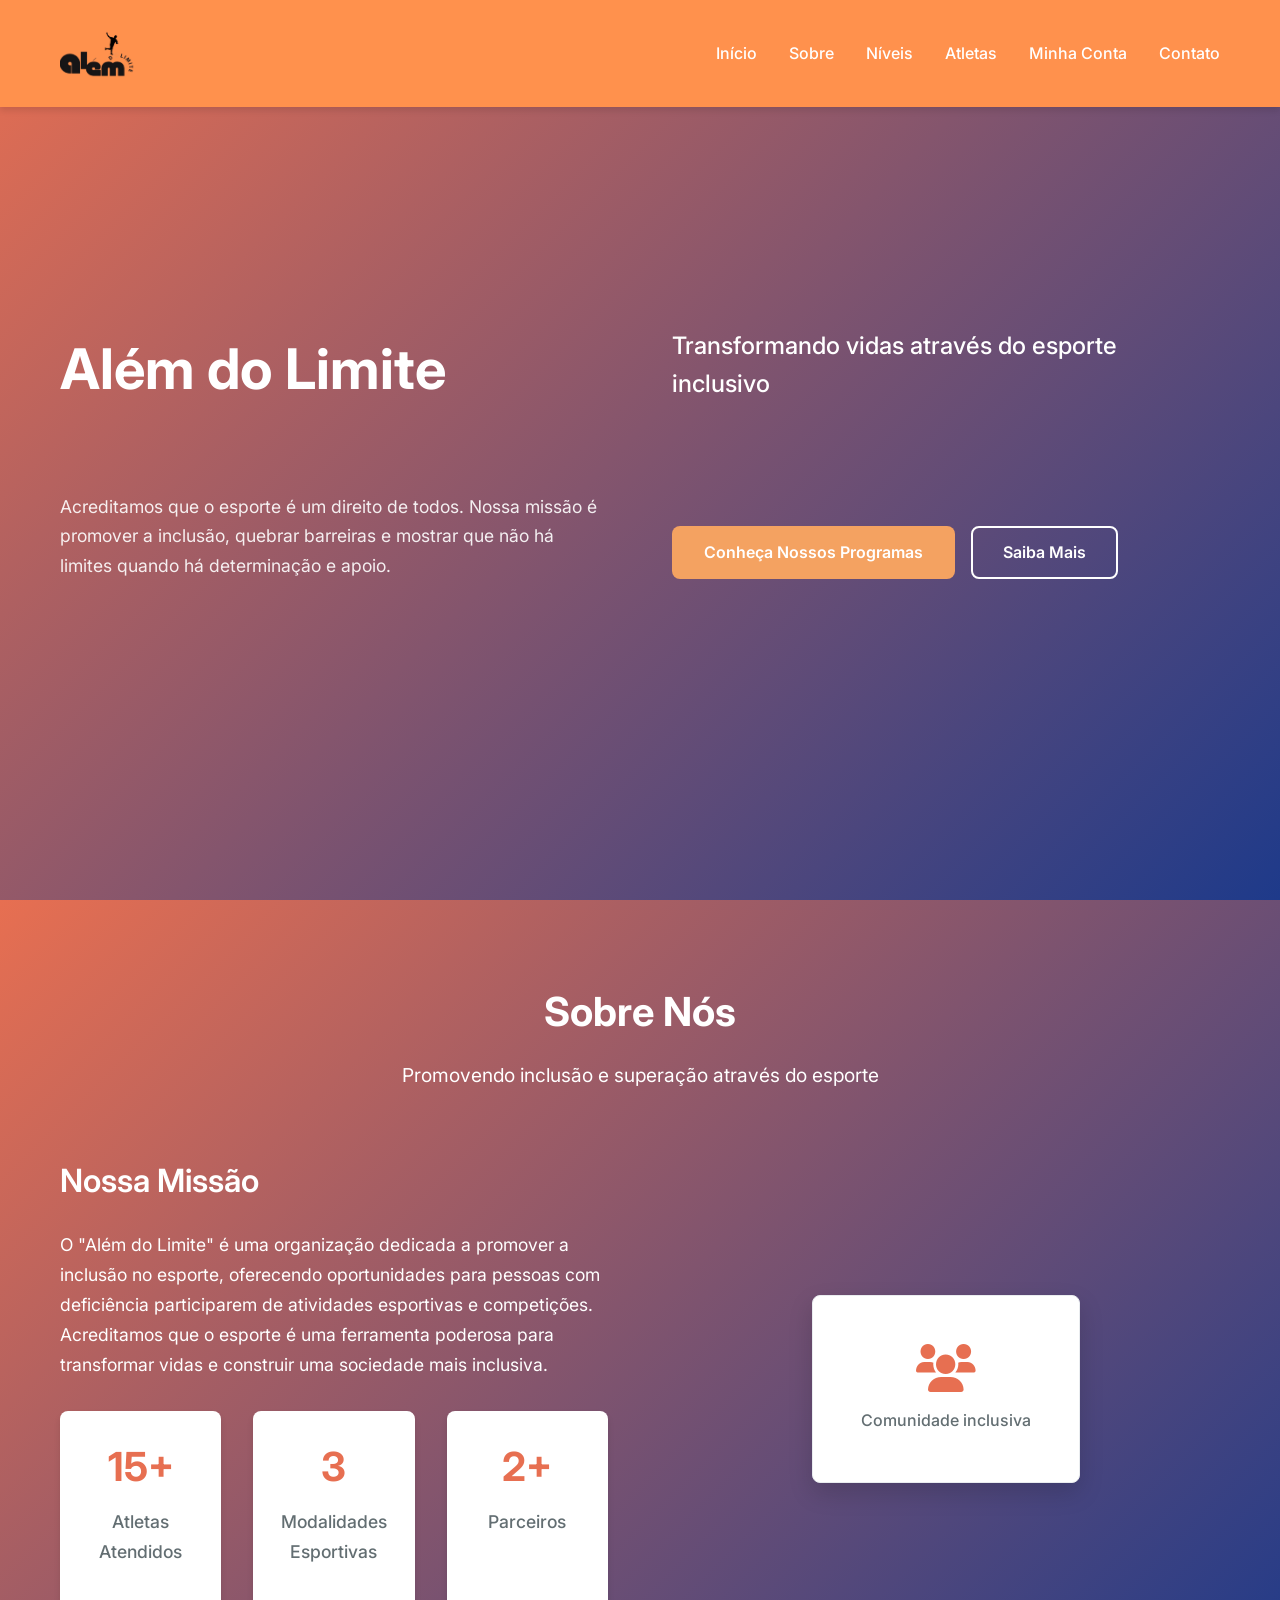
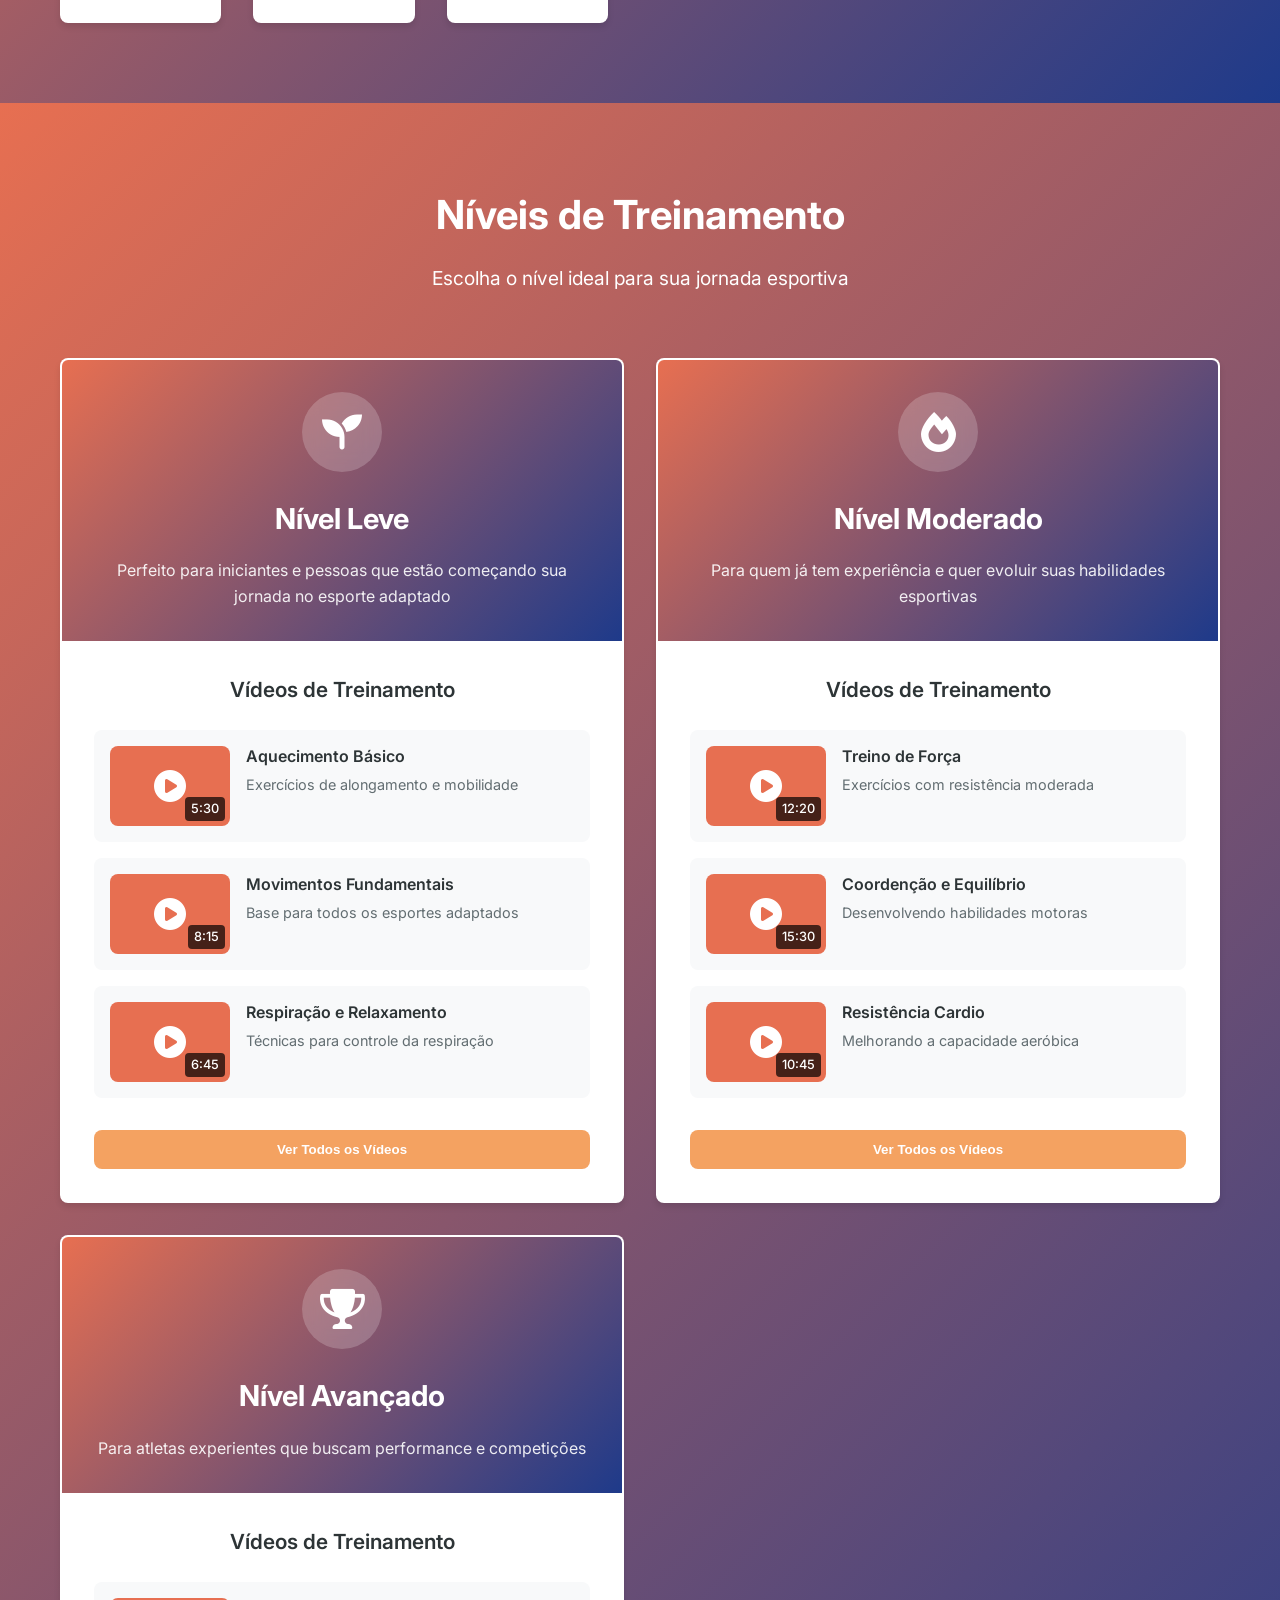
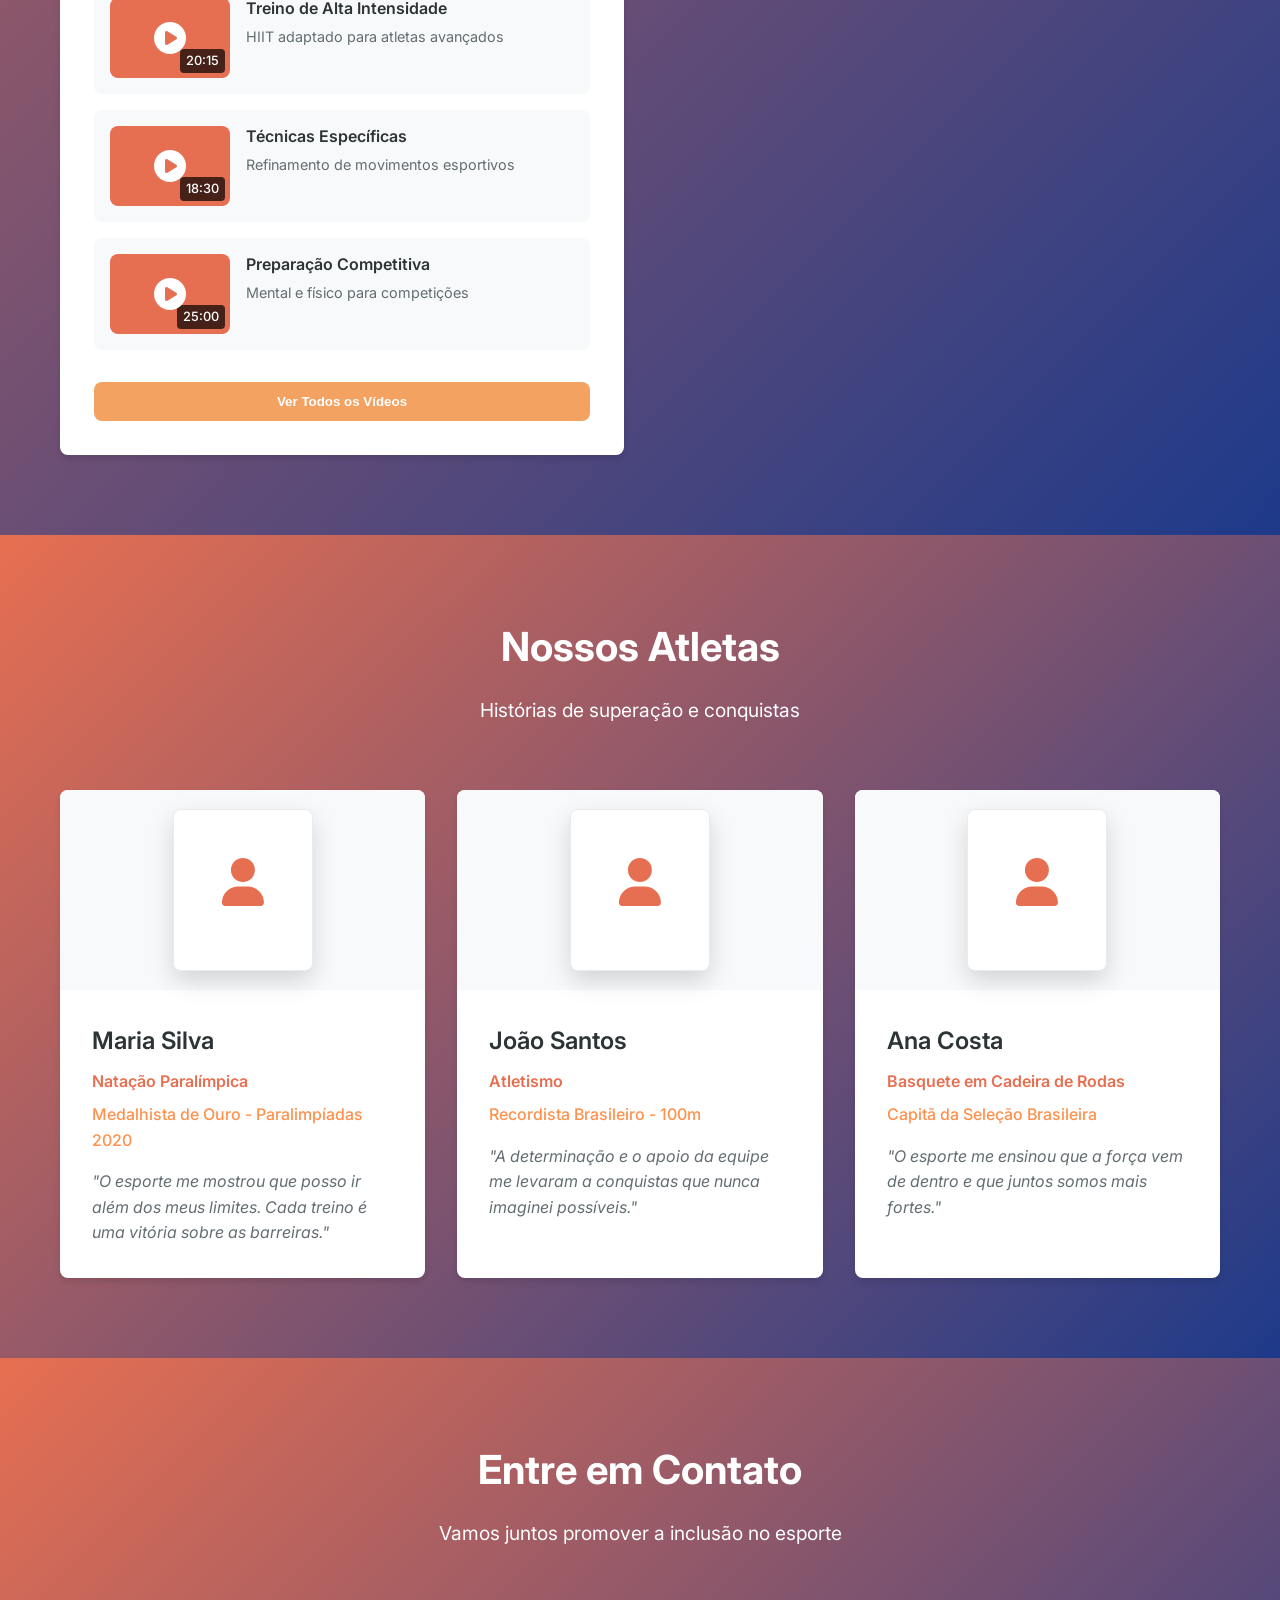
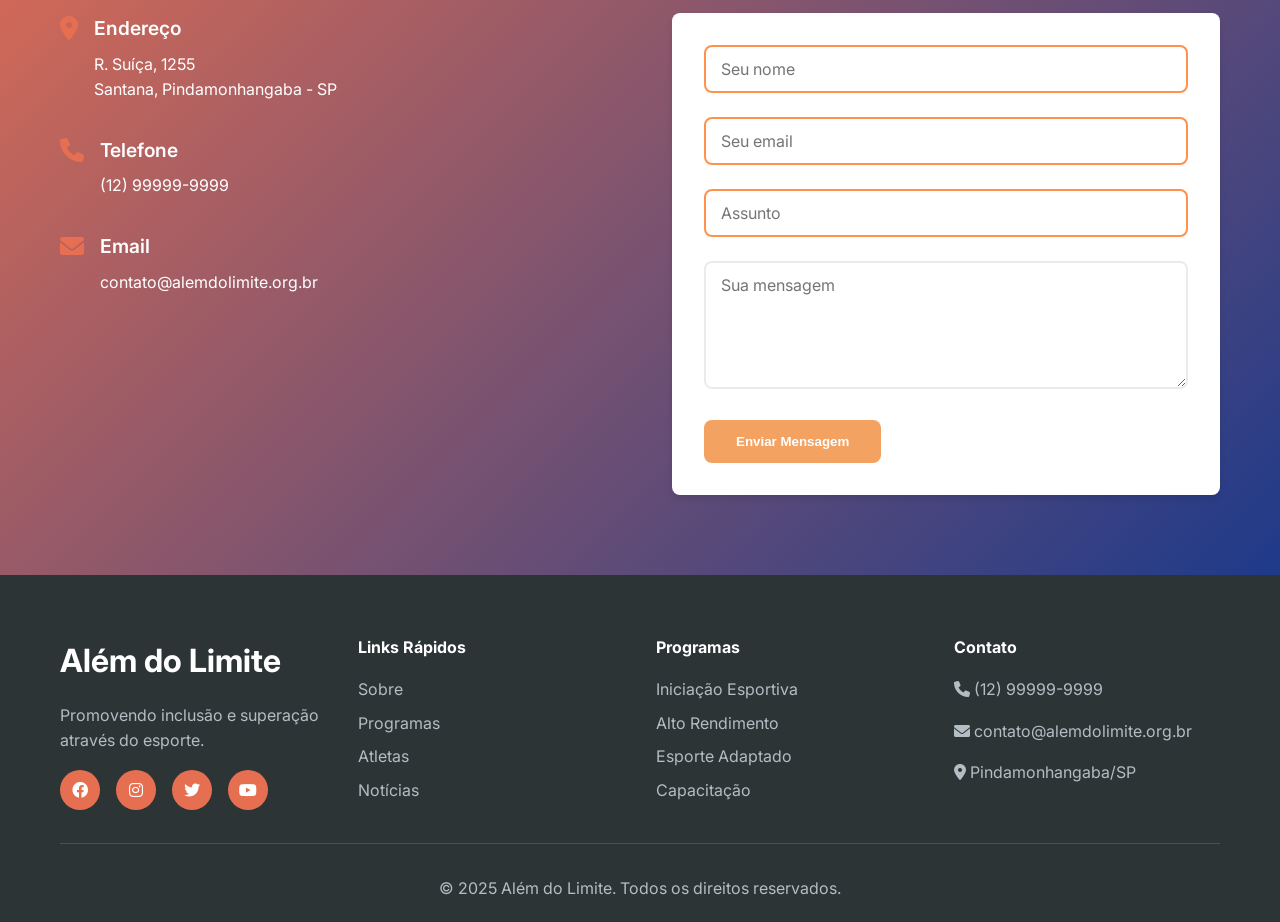
==== index.html @ 24692c2e "atualização files" ====
<!DOCTYPE html>
<html lang="pt-BR">
<head>
    <meta charset="UTF-8">
    <meta name="viewport" content="width=device-width, initial-scale=1.0">
    <title>Além do Limite - Inclusão no Esporte</title>
    <link rel="stylesheet" href="css/style.css">
    <link href="https://fonts.googleapis.com/css2?family=Inter:wght@300;400;500;600;700&display=swap" rel="stylesheet">
    <link rel="stylesheet" href="https://cdnjs.cloudflare.com/ajax/libs/font-awesome/6.0.0/css/all.min.css">
</head>
<body>
    <!-- Header -->
    <header class="header">
        <nav class="navbar">
            <div class="nav-container">
                <div class="nav-logo">
                    <img src="img/orange two.png" alt="Além do Limite - Inclusão no Esporte" class="logo-img">
                   
                </div>
                <ul class="nav-menu">
                    <li><a href="#home">Início</a></li>
                    <li><a href="#about">Sobre</a></li>
                    <li><a href="#categories">Níveis</a></li>
                    <li><a href="#athletes">Atletas</a></li>
                    <li><a href="minhaconta.html">Minha Conta</a></li>
                    <li><a href="#contact">Contato</a></li>
                </ul>
                <div class="hamburger">
                    <span></span>
                    <span></span>
                    <span></span>
                </div>
            </div>
        </nav>
    </header>
     
   <!-- Hero Section -->
    <section id="home" class="hero">
        <div class="hero-content">
            <h1>Além do Limite</h1>
            <p class="hero-subtitle" style="color: white;">Transformando vidas através do esporte inclusivo</p>
            <p class="hero-description">
                Acreditamos que o esporte é um direito de todos. Nossa missão é promover a inclusão, 
                quebrar barreiras e mostrar que não há limites quando há determinação e apoio.
            </p>
            <div class="hero-buttons">
                <a href="#programs" class="btn btn-primary">Conheça Nossos Programas</a>
                <a href="#about" class="btn btn-secondary">Saiba Mais</a>
            </div>
        </div>
        </section>



    <!-- About Section -->
    <section id="about" class="about">
        <div class="container">
            <div class="section-header">
                <h2 style="color: white;">Sobre Nós</h2>
                <p style="color: white;">Promovendo inclusão e superação através do esporte</p>
            </div>
            <div class="about-content">
                <div class="about-text">
                    <h3 style="color: white;">Nossa Missão</h3>
                    <p style="color: white;">
                        O "Além do Limite" é uma organização dedicada a promover a inclusão no esporte, 
                        oferecendo oportunidades para pessoas com deficiência participarem de atividades 
                        esportivas e competições. Acreditamos que o esporte é uma ferramenta poderosa 
                        para transformar vidas e construir uma sociedade mais inclusiva.
                    </p>
                    <div class="stats">
                        <div class="stat">
                            <h4>15+</h4>
                            <p>Atletas Atendidos</p>
                        </div>
                        <div class="stat">
                            <h4>3</h4>
                            <p>Modalidades Esportivas</p>
                        </div>
                        <div class="stat">
                            <h4>2+</h4>
                            <p>Parceiros</p>
                        </div>
                    </div>
                </div>
                <div class="about-image">
                    <div class="image-placeholder">
                        <i class="fas fa-users"></i>
                        <p>Comunidade inclusiva</p>
                    </div>
                </div>
            </div>
        </div>
    </section>

    <!-- Categories Section -->
    <section id="categories" class="categories">
        <div class="container">
            <div class="section-header">
                <h2 style="color: white;">Níveis de Treinamento</h2>
                <p style="color: white;">Escolha o nível ideal para sua jornada esportiva</p>
            </div>
            <div class="categories-grid">
                <!-- Nível Leve -->
                <div class="category-card">
                    <div class="category-header">
                        <div class="category-icon">
                            <i class="fas fa-seedling"></i>
                        </div>
                        <h3>Nível Leve</h3>
                        <p class="category-description">
                            Perfeito para iniciantes e pessoas que estão começando sua jornada no esporte adaptado
                        </p>
                    </div>
                    <div class="videos-container">
                        <h4>Vídeos de Treinamento</h4>
                        <div class="videos-grid">
                            <div class="video-item">
                                <div class="video-thumbnail">
                                    <i class="fas fa-play-circle"></i>
                                    <div class="video-overlay">
                                        <span class="video-duration">5:30</span>
                                    </div>
                                </div>
                                <div class="video-info">
                                    <h5>Aquecimento Básico</h5>
                                    <p>Exercícios de alongamento e mobilidade</p>
                                </div>
                            </div>
                            <div class="video-item">
                                <div class="video-thumbnail">
                                    <i class="fas fa-play-circle"></i>
                                    <div class="video-overlay">
                                        <span class="video-duration">8:15</span>
                                    </div>
                                </div>
                                <div class="video-info">
                                    <h5>Movimentos Fundamentais</h5>
                                    <p>Base para todos os esportes adaptados</p>
                                </div>
                            </div>
                            <div class="video-item">
                                <div class="video-thumbnail">
                                    <i class="fas fa-play-circle"></i>
                                    <div class="video-overlay">
                                        <span class="video-duration">6:45</span>
                                    </div>
                                </div>
                                <div class="video-info">
                                    <h5>Respiração e Relaxamento</h5>
                                    <p>Técnicas para controle da respiração</p>
                                </div>
                            </div>
                        </div>
                        <button class="btn btn-category">Ver Todos os Vídeos</button>
                    </div>
                </div>

                <!-- Nível Moderado -->
                <div class="category-card">
                    <div class="category-header">
                        <div class="category-icon">
                            <i class="fas fa-fire"></i>
                        </div>
                        <h3>Nível Moderado</h3>
                        <p class="category-description">
                            Para quem já tem experiência e quer evoluir suas habilidades esportivas
                        </p>
                    </div>
                    <div class="videos-container">
                        <h4>Vídeos de Treinamento</h4>
                        <div class="videos-grid">
                            <div class="video-item">
                                <div class="video-thumbnail">
                                    <i class="fas fa-play-circle"></i>
                                    <div class="video-overlay">
                                        <span class="video-duration">12:20</span>
                                    </div>
                                </div>
                                <div class="video-info">
                                    <h5>Treino de Força</h5>
                                    <p>Exercícios com resistência moderada</p>
                                </div>
                            </div>
                            <div class="video-item">
                                <div class="video-thumbnail">
                                    <i class="fas fa-play-circle"></i>
                                    <div class="video-overlay">
                                        <span class="video-duration">15:30</span>
                                    </div>
                                </div>
                                <div class="video-info">
                                    <h5>Coordenção e Equilíbrio</h5>
                                    <p>Desenvolvendo habilidades motoras</p>
                                </div>
                            </div>
                            <div class="video-item">
                                <div class="video-thumbnail">
                                    <i class="fas fa-play-circle"></i>
                                    <div class="video-overlay">
                                        <span class="video-duration">10:45</span>
                                    </div>
                                </div>
                                <div class="video-info">
                                    <h5>Resistência Cardio</h5>
                                    <p>Melhorando a capacidade aeróbica</p>
                                </div>
                            </div>
                        </div>
                        <button class="btn btn-category">Ver Todos os Vídeos</button>
                    </div>
                </div>

                <!-- Nível Avançado -->
                <div class="category-card">
                    <div class="category-header">
                        <div class="category-icon">
                            <i class="fas fa-trophy"></i>
                        </div>
                        <h3>Nível Avançado</h3>
                        <p class="category-description">
                            Para atletas experientes que buscam performance e competições
                        </p>
                    </div>
                    <div class="videos-container">
                        <h4>Vídeos de Treinamento</h4>
                        <div class="videos-grid">
                            <div class="video-item">
                                <div class="video-thumbnail">
                                    <i class="fas fa-play-circle"></i>
                                    <div class="video-overlay">
                                        <span class="video-duration">20:15</span>
                                    </div>
                                </div>
                                <div class="video-info">
                                    <h5>Treino de Alta Intensidade</h5>
                                    <p>HIIT adaptado para atletas avançados</p>
                                </div>
                            </div>
                            <div class="video-item">
                                <div class="video-thumbnail">
                                    <i class="fas fa-play-circle"></i>
                                    <div class="video-overlay">
                                        <span class="video-duration">18:30</span>
                                    </div>
                                </div>
                                <div class="video-info">
                                    <h5>Técnicas Específicas</h5>
                                    <p>Refinamento de movimentos esportivos</p>
                                </div>
                            </div>
                            <div class="video-item">
                                <div class="video-thumbnail">
                                    <i class="fas fa-play-circle"></i>
                                    <div class="video-overlay">
                                        <span class="video-duration">25:00</span>
                                    </div>
                                </div>
                                <div class="video-info">
                                    <h5>Preparação Competitiva</h5>
                                    <p>Mental e físico para competições</p>
                                </div>
                            </div>
                        </div>
                        <button class="btn btn-category">Ver Todos os Vídeos</button>
                    </div>
                </div>
            </div>
        </div>
    </section>

    <!-- Athletes Section -->
    <section id="athletes" class="athletes">
        <div class="container">
            <div class="section-header">
                <h2 style="color: white;">Nossos Atletas</h2>
                <p style="color: white;">Histórias de superação e conquistas</p>
            </div>
            <div class="athletes-grid">
                <div class="athlete-card">
                    <div class="athlete-image">
                        <div class="image-placeholder">
                            <i class="fas fa-user"></i>
                        </div>
                    </div>
                    <div class="athlete-info">
                        <h3>Maria Silva</h3>
                        <p class="sport">Natação Paralímpica</p>
                        <p class="achievement">Medalhista de Ouro - Paralimpíadas 2020</p>
                        <p class="story">
                            "O esporte me mostrou que posso ir além dos meus limites. 
                            Cada treino é uma vitória sobre as barreiras."
                        </p>
                    </div>
                </div>
                <div class="athlete-card">
                    <div class="athlete-image">
                        <div class="image-placeholder">
                            <i class="fas fa-user"></i>
                        </div>
                    </div>
                    <div class="athlete-info">
                        <h3>João Santos</h3>
                        <p class="sport">Atletismo</p>
                        <p class="achievement">Recordista Brasileiro - 100m</p>
                        <p class="story">
                            "A determinação e o apoio da equipe me levaram a conquistas 
                            que nunca imaginei possíveis."
                        </p>
                    </div>
                </div>
                <div class="athlete-card">
                    <div class="athlete-image">
                        <div class="image-placeholder">
                            <i class="fas fa-user"></i>
                        </div>
                    </div>
                    <div class="athlete-info">
                        <h3>Ana Costa</h3>
                        <p class="sport">Basquete em Cadeira de Rodas</p>
                        <p class="achievement">Capitã da Seleção Brasileira</p>
                        <p class="story">
                            "O esporte me ensinou que a força vem de dentro e que 
                            juntos somos mais fortes."
                        </p>
                    </div>
                </div>
            </div>
        </div>
    </section>
<!-- Contact Section -->
    <section id="contact" class="contact">
        <div class="container">
            <div class="section-header">
                <h2 style="color: white;">Entre em Contato</h2>
                <p style="color: white;">Vamos juntos promover a inclusão no esporte</p>
            </div>
            <div class="contact-content">
                <div class="contact-info">
                    <div class="contact-item">
                        <i class="fas fa-map-marker-alt"></i>
                        <div>
                            <h4 style="color: white;">Endereço</h4>
                            <p style="color: white;">R. Suíça, 1255<br>Santana, Pindamonhangaba - SP</p>
                        </div>
                    </div>
                    <div class="contact-item">
                        <i class="fas fa-phone"></i>
                        <div>
                            <h4 style="color: white;">Telefone</h4>
                            <p style="color: white;">(12) 99999-9999</p>
                        </div>
                    </div>
                    <div class="contact-item">
                        <i class="fas fa-envelope"></i>
                        <div>
                            <h4 style="color: white;">Email</h4>
                            <p style="color: white;">contato@alemdolimite.org.br</p>
                        </div>
                    </div>
                </div>
                <form class="contact-form">
                    <div class="form-group">
                        <input type="text" placeholder="Seu nome" required>
                    </div>
                    <div class="form-group">
                        <input type="email" placeholder="Seu email" required>
                    </div>
                    <div class="form-group">
                        <input type="text" placeholder="Assunto" required>
                    </div>
                    <div class="form-group">
                        <textarea placeholder="Sua mensagem" rows="5" required></textarea>
                    </div>
                    <button type="submit" class="btn btn-primary">Enviar Mensagem</button>
                </form>
            </div>
        </div>
    </section>

    <!-- Footer -->
    <footer class="footer">
        <div class="container">
            <div class="footer-content">
                <div class="footer-section">
                    <div class="footer-logo">
                        <h1>Além do Limite</h1>
                    </div>
                    <p>Promovendo inclusão e superação através do esporte.</p>
                    <div class="social-links">
                        <a href="#"><i class="fab fa-facebook"></i></a>
                        <a href="#"><i class="fab fa-instagram"></i></a>
                        <a href="#"><i class="fab fa-twitter"></i></a>
                        <a href="#"><i class="fab fa-youtube"></i></a>
                    </div>
                </div>
                <div class="footer-section">
                    <h4>Links Rápidos</h4>
                    <ul>
                        <li><a href="#about">Sobre</a></li>
                        <li><a href="#programs">Programas</a></li>
                        <li><a href="#athletes">Atletas</a></li>
                        <li><a href="#news">Notícias</a></li>
                    </ul>
                </div>
                <div class="footer-section">
                    <h4>Programas</h4>
                    <ul>
                        <li><a href="#">Iniciação Esportiva</a></li>
                        <li><a href="#">Alto Rendimento</a></li>
                        <li><a href="#">Esporte Adaptado</a></li>
                        <li><a href="#">Capacitação</a></li>
                    </ul>
                </div>
                <div class="footer-section">
                    <h4>Contato</h4>
                    <p><i class="fas fa-phone"></i> (12) 99999-9999</p>
                    <p><i class="fas fa-envelope"></i> contato@alemdolimite.org.br</p>
                    <p><i class="fas fa-map-marker-alt"></i> Pindamonhangaba/SP</p>
                </div>
            </div>
            <div class="footer-bottom">
                <p>&copy; 2025 Além do Limite. Todos os direitos reservados.</p>
            </div>
        </div>
    </footer>
    
        
    
</body>
</html>
---- css/style.css ----
/* Reset e Base */
* {
    margin: 0;
    padding: 0;
    box-sizing: border-box;
}

:root {
    --primary-color: #e76f51;
    --secondary-color: #f4a261;
    --accent-color: #ff914d;
    --text-dark: #2d3436;
    --text-light: #636e72;
    --bg-light: #f8f9fa;
    --white: #ffffff;
    --shadow: 0 4px 6px rgba(0, 0, 0, 0.1);
    --shadow-lg: 0 10px 25px rgba(0, 0, 0, 0.15);
    --border-radius: 8px;
    --transition: all 0.3s ease;
}

body {
    font-family: 'Inter', sans-serif;
    line-height: 1.6;   
    color: var(--text-dark);
    background: linear-gradient(135deg, var(--primary-color) 0%, #1e3a8a 100%);
}
body::-webkit-scrollbar {
    width: 8px;
}

body::-webkit-scrollbar-track {
    background: #222; /* cor da trilha */
}

body::-webkit-scrollbar-thumb {
    background-color: #555; /* cor da barra */
    border-radius: 10px; /* borda arredondada */
    border: 2px solid #222; /* espaço ao redor */
}



.container {
    max-width: 1200px;
    margin: 0 auto;
    padding: 0 20px;
}

/* Header */
.header {
    background: var(--accent-color);
    box-shadow: var(--shadow);
    position: fixed;
    top: 0;
    width: 100%;
    z-index: 1000;
}

.navbar {
    padding: 1rem 0;
}

.nav-container {
    max-width: 1200px;
    margin: 0 auto;
    padding: 0 20px;
    display: flex;
    justify-content: space-between;
    align-items: center;
}

.nav-logo {
    display: flex;
    align-items: center;
    gap: 1rem;
}

.logo-img {
    height: 75px;
    width: auto;
    transition: var(--transition);
}

.logo-img:hover {
    transform: scale(1.05);
}

.logo-text h1 {
    color: var(--primary-color);
    font-size: 1.8rem;
    font-weight: 700;
    margin-bottom: 0.2rem;
}

.logo-text span {
    color: var(--text-light);
    font-size: 0.9rem;
    font-weight: 400;
}

.nav-menu {
    display: flex;
    list-style: none;
    gap: 2rem;
}

.nav-menu a {
    text-decoration: none;
    color: var(--white);
    font-weight: 500;
    transition: var(--transition);
    position: relative;
}

.nav-menu a:hover {
    color: var(--primary-color);
}

.nav-menu a::after {
    content: '';
    position: absolute;
    bottom: -5px;
    left: 0;
    width: 0;
    height: 2px;
    background: var(--primary-color);
    transition: var(--transition);
}

.nav-menu a:hover::after {
    width: 100%;
}

.hamburger {
    display: none;
    flex-direction: column;
    cursor: pointer;
}

.hamburger span {
    width: 25px;
    height: 3px;
    background: var(--text-dark);
    margin: 3px 0;
    transition: var(--transition);
}

/* Hero Section */
.hero {
    background: linear-gradient(135deg, var(--primary-color) 0%, #1e3a8a 100%);
    color: var(--white);
    padding: 120px 0 80px;
    display: flex;
    align-items: center;
    min-height: 100vh;
}

.hero-content {
    max-width: 1200px;
    margin: 0 auto;
    padding: 0 20px;
    display: grid;
    grid-template-columns: 1fr 1fr;
    gap: 4rem;
    align-items: center;
}

.hero h1 {
    font-size: 3.5rem;
    font-weight: 700;
    margin-bottom: 1rem;
    line-height: 1.2;
}

.hero-subtitle {
    font-size: 1.5rem;
    font-weight: 500;
    margin-bottom: 1.5rem;
    color: var(--secondary-color);
}

.hero-description {
    font-size: 1.1rem;
    margin-bottom: 2rem;
    opacity: 0.9;
    line-height: 1.7;
}

.hero-buttons {
    display: flex;
    gap: 1rem;
    flex-wrap: wrap;
}

.btn {
    padding: 12px 30px;
    border-radius: var(--border-radius);
    text-decoration: none;
    font-weight: 600;
    transition: var(--transition);
    display: inline-block;
    border: 2px solid transparent;
}

.btn-primary {
    background: var(--secondary-color);
    color: var(--white);
}

.btn-primary:hover {
    background: transparent;
    border-color: var(--primary-color);
    transform: translateY(-2px);
}

.btn-secondary {
    background: transparent;
    color: var(--white);
    border-color: var(--white);
}

.btn-secondary:hover {
    background: var(--white);
    color: var(--primary-color);
    transform: translateY(-2px);
}

.hero-image {
    display: flex;
    justify-content: center;
    align-items: center;
}

.hero-placeholder {
    background: rgba(255, 255, 255, 0.1);
    border-radius: var(--border-radius);
    padding: 3rem;
    text-align: center;
    backdrop-filter: blur(10px);
    border: 1px solid rgba(255, 255, 255, 0.2);
}

.hero-placeholder i {
    font-size: 4rem;
    margin-bottom: 1rem;
    color: var(--secondary-color);
}

.hero-placeholder p {
    font-size: 1.2rem;
    font-weight: 500;
}

/* Section Headers */
.section-header {
    text-align: center;
    margin-bottom: 4rem;
    
}

.section-header h2 {
    font-size: 2.5rem;
    font-weight: 700;
    color: var(--text-dark);
    margin-bottom: 1rem;
}

.section-header p {
    font-size: 1.2rem;
    color: var(--text-light);
    max-width: 600px;
    margin: 0 auto;
}

/* About Section */
.about {
    padding: 80px 0;
    background: linear-gradient(135deg, var(--primary-color) 0%, #1e3a8a 100%);
}

.about-content {
    display: grid;
    grid-template-columns: 1fr 1fr;
    gap: 4rem;
    align-items: center;
}

.about-text h3 {
    font-size: 2rem;
    font-weight: 600;
    color: var(--primary-color);
    margin-bottom: 1.5rem;
}

.about-text p {
    font-size: 1.1rem;
    color: var(--text-light);
    margin-bottom: 2rem;
    line-height: 1.7;
}

.stats {
    display: grid;
    grid-template-columns: repeat(3, 1fr);
    gap: 2rem;
    margin-top: 2rem;
}

.stat {
    text-align: center;
    padding: 1.5rem;
    background: var(--white);
    border-radius: var(--border-radius);
    box-shadow: var(--shadow);
}

.stat h4 {
    font-size: 2.5rem;
    font-weight: 700;
    color: var(--primary-color);
    margin-bottom: 0.5rem;
}

.stat p {
    color: var(--text-light);
    font-weight: 500;
}

.about-image {
    display: flex;
    justify-content: center;
    align-items: center;
}

.image-placeholder {
    background: var(--white);
    border-radius: var(--border-radius);
    padding: 3rem;
    text-align: center;
    box-shadow: var(--shadow-lg);
    border: 1px solid #e9ecef;
}

.image-placeholder i {
    font-size: 3rem;
    color: var(--primary-color);
    margin-bottom: 1rem;
}

.image-placeholder p {
    color: var(--text-light);
    font-weight: 500;
}

/* Categories Section */
.categories {
    padding: 80px 0;
    background: linear-gradient(135deg, var(--primary-color) 0%, #1e3a8a 100%);
}

.categories-grid {
    display: grid;
    grid-template-columns: repeat(auto-fit, minmax(400px, 1fr));
    gap: 2rem;
    margin-top: 3rem;
}

.category-card {
    background: var(--white);
    border-radius: var(--border-radius);
    box-shadow: var(--shadow);
    overflow: hidden;
    transition: var(--transition);
    border: 2px solid transparent;
}

.category-card:hover {
    transform: translateY(-5px);
    box-shadow: var(--shadow-lg);
    border-color: var(--primary-color);
}

.category-header {
    padding: 2rem;
    text-align: center;
    background: linear-gradient(135deg, var(--primary-color) 0%, #1e3a8a 100%);
    color: var(--white);
}

.category-icon {
    width: 80px;
    height: 80px;
    background: rgba(255, 255, 255, 0.2);
    border-radius: 50%;
    display: flex;
    align-items: center;
    justify-content: center;
    margin: 0 auto 1.5rem;
    backdrop-filter: blur(10px);
}

.category-icon i {
    font-size: 2.5rem;
    color: var(--white);
}

.category-header h3 {
    font-size: 1.8rem;
    font-weight: 700;
    margin-bottom: 1rem;
}

.category-description {
    font-size: 1rem;
    opacity: 0.9;
    line-height: 1.6;
}

.videos-container {
    padding: 2rem;
}

.videos-container h4 {
    font-size: 1.3rem;
    font-weight: 600;
    color: var(--text-dark);
    margin-bottom: 1.5rem;
    text-align: center;
}

.videos-grid {
    display: grid;
    gap: 1rem;
    margin-bottom: 2rem;
}

.video-item {
    display: flex;
    gap: 1rem;
    padding: 1rem;
    background: var(--bg-light);
    border-radius: var(--border-radius);
    transition: var(--transition);
    cursor: pointer;
}

.video-item:hover {
    background: #e9ecef;
    transform: translateX(5px);
}

.video-thumbnail {
    position: relative;
    width: 120px;
    height: 80px;
    background: var(--primary-color);
    border-radius: var(--border-radius);
    display: flex;
    align-items: center;
    justify-content: center;
    flex-shrink: 0;
    overflow: hidden;
}

.video-thumbnail i {
    font-size: 2rem;
    color: var(--white);
    z-index: 2;
}

.video-overlay {
    position: absolute;
    bottom: 5px;
    right: 5px;
    background: rgba(0, 0, 0, 0.7);
    color: var(--white);
    padding: 2px 6px;
    border-radius: 4px;
    font-size: 0.8rem;
    font-weight: 500;
}

.video-info {
    flex: 1;
}

.video-info h5 {
    font-size: 1rem;
    font-weight: 600;
    color: var(--text-dark);
    margin-bottom: 0.5rem;
    line-height: 1.3;
}

.video-info p {
    font-size: 0.9rem;
    color: var(--text-light);
    line-height: 1.4;
}

.btn-category {
    width: 100%;
    background: var(--secondary-color);
    color: var(--white);
    border: none;
    padding: 12px 20px;
    border-radius: var(--border-radius);
    font-weight: 600;
    cursor: pointer;
    transition: var(--transition);
}

.btn-category:hover {
    background: var(--accent-color);
    transform: translateY(-2px);
}

/* Athletes Section */
.athletes {
    padding: 80px 0;
    background: linear-gradient(135deg, var(--primary-color) 0%, #1e3a8a 100%);
}

.athletes-grid {
    display: grid;
    grid-template-columns: repeat(auto-fit, minmax(350px, 1fr));
    gap: 2rem;
}

.athlete-card {
    background: var(--white);
    border-radius: var(--border-radius);
    box-shadow: var(--shadow);
    overflow: hidden;
    transition: var(--transition);
}

.athlete-card:hover {
    transform: translateY(-5px);
    box-shadow: var(--shadow-lg);
}

.athlete-image {
    height: 200px;
    background: var(--bg-light);
    display: flex;
    align-items: center;
    justify-content: center;
}

.athlete-info {
    padding: 2rem;
}

.athlete-info h3 {
    font-size: 1.5rem;
    font-weight: 600;
    color: var(--text-dark);
    margin-bottom: 0.5rem;
}

.sport {
    color: var(--primary-color);
    font-weight: 600;
    margin-bottom: 0.5rem;
}

.achievement {
    color: var(--accent-color);
    font-weight: 500;
    margin-bottom: 1rem;
}

.story {
    color: var(--text-light);
    font-style: italic;
    line-height: 1.6;
}

/* Programs Section */
.programs {
    padding: 80px 0;
    background: var(--bg-light);
}

.programs-grid {
    display: grid;
    grid-template-columns: repeat(auto-fit, minmax(300px, 1fr));
    gap: 2rem;
}

.program-card {
    background: var(--white);
    padding: 2.5rem;
    border-radius: var(--border-radius);
    box-shadow: var(--shadow);
    text-align: center;
    transition: var(--transition);
}

.program-card:hover {
    transform: translateY(-5px);
    box-shadow: var(--shadow-lg);
}

.program-icon {
    width: 80px;
    height: 80px;
    background: var(--primary-color);
    border-radius: 50%;
    display: flex;
    align-items: center;
    justify-content: center;
    margin: 0 auto 1.5rem;
}

.program-icon i {
    font-size: 2rem;
    color: var(--white);
}

.program-card h3 {
    font-size: 1.5rem;
    font-weight: 600;
    color: var(--text-dark);
    margin-bottom: 1rem;
}

.program-card p {
    color: var(--text-light);
    margin-bottom: 1.5rem;
    line-height: 1.6;
}

.program-card ul {
    list-style: none;
    text-align: left;
}

.program-card li {
    color: var(--text-light);
    margin-bottom: 0.5rem;
    position: relative;
    padding-left: 1.5rem;
}

.program-card li::before {
    content: '✓';
    position: absolute;
    left: 0;
    color: var(--secondary-color);
    font-weight: bold;
}

/* News Section */
.news {
    padding: 80px 0;
}

.news-grid {
    display: grid;
    grid-template-columns: repeat(auto-fit, minmax(350px, 1fr));
    gap: 2rem;
}

.news-card {
    background: var(--white);
    border-radius: var(--border-radius);
    box-shadow: var(--shadow);
    overflow: hidden;
    transition: var(--transition);
}

.news-card:hover {
    transform: translateY(-5px);
    box-shadow: var(--shadow-lg);
}

.news-image {
    height: 200px;
    background: var(--bg-light);
    display: flex;
    align-items: center;
    justify-content: center;
}

.news-content {
    padding: 2rem;
}

.news-date {
    color: var(--text-light);
    font-size: 0.9rem;
    font-weight: 500;
}

.news-content h3 {
    font-size: 1.3rem;
    font-weight: 600;
    color: var(--text-dark);
    margin: 0.5rem 0 1rem;
    line-height: 1.4;
}

.news-content p {
    color: var(--text-light);
    margin-bottom: 1rem;
    line-height: 1.6;
}

.read-more {
    color: var(--primary-color);
    text-decoration: none;
    font-weight: 600;
    transition: var(--transition);
}

.read-more:hover {
    color: var(--accent-color);
}

/* Signup Section */
.signup {
    padding: 80px 0;
    background: linear-gradient(135deg, var(--primary-color) 0%, #1e3a8a 100%);
    border-radius: 15px;
}

.signup-content {
    display: flexbox;
    grid-template-columns: 1fr 1fr;
    gap: 4rem;
    align-items: start;
}

.signup-info h3 {
    font-size: 2rem;
    font-weight: 600;
    color: var(--primary-color);
    margin-bottom: 2rem;
}

.benefits {
    display: flex;
    flex-direction: column;
    gap: 1.5rem;
}

.benefit-item {
    display: flex;
    align-items: flex-start;
    gap: 1rem;
    padding: 1.5rem;
    background: var(--bg-light);
    border-radius: var(--border-radius);
    transition: var(--transition);
}

.benefit-item:hover {
    background: #e9ecef;
    transform: translateX(5px);
}

.benefit-item i {
    font-size: 2rem;
    color: var(--primary-color);
    margin-top: 0.2rem;
    flex-shrink: 0;
}

.benefit-item h4 {
    font-size: 1.2rem;
    font-weight: 600;
    color: var(--text-dark);
    margin-bottom: 0.5rem;
}

.benefit-item p {
    color: var(--text-light);
    line-height: 1.6;
}

.signup-form {
    background: var(--white);
    padding: 2.5rem;
    border-radius: var(--border-radius);
    box-shadow: var(--shadow-lg);
    border: 1px solid #e9ecef;
}

.signup-form h3 {
    font-size: 1.5rem;
    font-weight: 600;
    color: var(--primary-color);
    margin-bottom: 1.5rem;
    padding-bottom: 0.5rem;
    border-bottom: 2px solid var(--primary-color);
}

.form-row {
    display: grid;
    grid-template-columns: 1fr 1fr;
    gap: 1rem;
    margin-bottom: 1.5rem;
}

.form-group {
    margin-bottom: 1.5rem;
}

.form-group label {
    display: block;
    font-weight: 600;
    color: var(--text-dark);
    margin-bottom: 0.5rem;
    font-size: 0.95rem;
}

.form-group input,
.form-group select,
.form-group textarea {
    width: 100%;
    padding: 12px 15px;
    border: 2px solid #e9ecef;
    border-radius: var(--border-radius);
    font-family: inherit;
    font-size: 1rem;
    transition: var(--transition);
    background: var(--white);
}

.form-group input:focus,
.form-group select:focus,
.form-group textarea:focus {
    outline: none;
    border-color: var(--primary-color);
    box-shadow: 0 0 0 3px rgba(44, 90, 160, 0.1);
}

.form-group input:invalid,
.form-group select:invalid {
    border-color: var(--accent-color);
}

.form-group textarea {
    resize: vertical;
    min-height: 100px;
}

.error-message {
    display: block;
    color: var(--accent-color);
    font-size: 0.85rem;
    margin-top: 0.3rem;
    min-height: 1.2rem;
}

.checkbox-group {
    margin-bottom: 1.5rem;
}

.checkbox-label {
    display: flex;
    align-items: flex-start;
    gap: 0.8rem;
    cursor: pointer;
    font-size: 0.95rem;
    line-height: 1.5;
    color: var(--text-dark);
}

.checkbox-label input[type="checkbox"] {
    width: auto;
    margin: 0;
    transform: scale(1.2);
}

.checkmark {
    position: relative;
    width: 20px;
    height: 20px;
    border: 2px solid #e9ecef;
    border-radius: 4px;
    flex-shrink: 0;
    margin-top: 0.1rem;
    transition: var(--transition);
}

.checkbox-label input[type="checkbox"]:checked + .checkmark {
    background: var(--primary-color);
    border-color: var(--primary-color);
}

.checkbox-label input[type="checkbox"]:checked + .checkmark::after {
    content: '✓';
    position: absolute;
    top: 50%;
    left: 50%;
    transform: translate(-50%, -50%);
    color: var(--white);
    font-size: 0.8rem;
    font-weight: bold;
}

.terms-link {
    color: var(--primary-color);
    text-decoration: none;
    font-weight: 600;
}

.terms-link:hover {
    text-decoration: underline;
}

.btn-signup {
    width: 100%;
    padding: 15px 30px;
    font-size: 1.1rem;
    font-weight: 600;
    display: flex;
    align-items: center;
    justify-content: center;
    gap: 0.5rem;
    margin-top: 1rem;
}

.btn-signup i {
    font-size: 1.2rem;
}

/* Contact Section */
.contact {
    padding: 80px 0;
    background: linear-gradient(135deg, var(--primary-color) 0%, #1e3a8a 100%);
}

.contact-content {
    display: grid;
    grid-template-columns: 1fr 1fr;
    gap: 4rem;
}

.contact-item {
    display: flex;
    align-items: flex-start;
    gap: 1rem;
    margin-bottom: 2rem;
}

.contact-item i {
    font-size: 1.5rem;
    color: var(--primary-color);
    margin-top: 0.2rem;
}

.contact-item h4 {
    font-size: 1.2rem;
    font-weight: 600;
    color: var(--text-dark);
    margin-bottom: 0.5rem;
}

.contact-item p {
    color: var(--text-light);
    line-height: 1.6;
}

.contact-form {
    background: var(--white);
    padding: 2rem;
    border-radius: var(--border-radius);
    box-shadow: var(--shadow);
}

.form-group {
    margin-bottom: 1.5rem;
}

.form-group input,
.form-group textarea {
    width: 100%;
    padding: 12px 15px;
    border: 2px solid #e9ecef;
    border-radius: var(--border-radius);
    font-family: inherit;
    font-size: 1rem;
    transition: var(--transition);
}

.form-group input:focus,
.form-group textarea:focus {
    outline: none;
    border-color: var(--primary-color);
}

.form-group textarea {
    resize: vertical;
    min-height: 120px;
}

/* Footer */
.footer {
    background: var(--text-dark);
    color: var(--white);
    padding: 60px 0 20px;
}

.footer-content {
    display: grid;
    grid-template-columns: repeat(auto-fit, minmax(250px, 1fr));
    gap: 2rem;
    margin-bottom: 2rem;
}

.footer-logo {
    margin-bottom: 1rem;
}

.footer-logo-img {
    height: 40px;
    width: auto;
    filter: brightness(0) invert(1);
    opacity: 0.9;
    transition: var(--transition);
}

.footer-logo-img:hover {
    opacity: 1;
    transform: scale(1.05);
}

.footer-section h3,
.footer-section h4 {
    margin-bottom: 1rem;
    color: var(--white);
}

.footer-section h3 {
    font-size: 1.5rem;
    color: var(--secondary-color);
}

.footer-section p {
    color: #b2bec3;
    line-height: 1.6;
    margin-bottom: 1rem;
}

.footer-section ul {
    list-style: none;
}

.footer-section ul li {
    margin-bottom: 0.5rem;
}

.footer-section ul li a {
    color: #b2bec3;
    text-decoration: none;
    transition: var(--transition);
}

.footer-section ul li a:hover {
    color: var(--secondary-color);
}

.social-links {
    display: flex;
    gap: 1rem;
    margin-top: 1rem;
}

.social-links a {
    width: 40px;
    height: 40px;
    background: var(--primary-color);
    border-radius: 50%;
    display: flex;
    align-items: center;
    justify-content: center;
    color: var(--white);
    text-decoration: none;
    transition: var(--transition);
}

.social-links a:hover {
    background: var(--secondary-color);
    transform: translateY(-2px);
}

.footer-bottom {
    border-top: 1px solid #495057;
    padding-top: 2rem;
    text-align: center;
    color: #b2bec3;
}

/* Responsive Design */
@media (max-width: 768px) {
    .hamburger {
        display: flex;
    }
    
    .nav-menu {
        position: fixed;
        left: -100%;
        top: 70px;
        flex-direction: column;
        background-color: var(--white);
        width: 100%;
        text-align: center;
        transition: 0.3s;
        box-shadow: var(--shadow);
        padding: 2rem 0;
    }
    
    .nav-menu.active {
        left: 0;
    }
    
    .nav-logo {
        gap: 0.5rem;
    }
    
    .logo-img {
        height: 40px;
    }
    
    .logo-text h1 {
        font-size: 1.5rem;
    }
    
    .logo-text span {
        font-size: 0.8rem;
    }
    
    .hero-content {
        grid-template-columns: 1fr;
        text-align: center;
        gap: 2rem;
    }
    
    .hero h1 {
        font-size: 2.5rem;
    }
    
    .hero-subtitle {
        font-size: 1.2rem;
    }
    
    .about-content {
        grid-template-columns: 1fr;
        gap: 2rem;
    }
    
    .stats {
        grid-template-columns: 1fr;
        gap: 1rem;
    }
    
    .contact-content {
        grid-template-columns: 1fr;
        gap: 2rem;
    }
    
    .signup-content {
        grid-template-columns: 1fr;
        gap: 2rem;
    }
    
    .form-row {
        grid-template-columns: 1fr;
        gap: 0;
    }
    
    .signup-form {
        padding: 2rem;
    }
    
    .categories-grid {
        grid-template-columns: 1fr;
        gap: 1.5rem;
    }
    
    .category-card {
        margin: 0 1rem;
    }
    
    .video-item {
        flex-direction: column;
        text-align: center;
    }
    
    .video-thumbnail {
        width: 100%;
        height: 120px;
        margin-bottom: 1rem;
    }
    
    .hero-buttons {
        justify-content: center;
    }
    
    .section-header h2 {
        font-size: 2rem;
    }
}

@media (max-width: 480px) {
    .container {
        padding: 0 15px;
    }
    
    .hero {
        padding: 100px 0 60px;
    }
    
    .hero h1 {
        font-size: 2rem;
    }
    
    .logo-img {
        height: 35px;
    }
    
    .logo-text h1 {
        font-size: 1.3rem;
    }
    
    .logo-text span {
        font-size: 0.7rem;
    }
    
    .btn {
        padding: 10px 20px;
        font-size: 0.9rem;
    }
    
    .athletes-grid,
    .programs-grid,
    .news-grid {
        grid-template-columns: 1fr;
    }
    
    .program-card,
    .contact-form,
    .signup-form {
        padding: 1.5rem;
    }
}

/* Accessibility */
@media (prefers-reduced-motion: reduce) {
    * {
        animation-duration: 0.01ms !important;
        animation-iteration-count: 1 !important;
        transition-duration: 0.01ms !important;
    }
}

/* Focus styles for accessibility */
.btn:focus,
.nav-menu a:focus,
input:focus,
textarea:focus {
    outline: 2px solid var(--primary-color);
    outline-offset: 2px;
}

/* High contrast mode support */
@media (prefers-contrast: high) {
    :root {
        --primary-color: #000080;
        --secondary-color: #ff8c00;
        --text-dark: #000000;
        --text-light: #333333;
    }
}
/* Pop-up*/
.modal {
  display: none;
  position: fixed;
  z-index: 9999;
  left: 0;
  top: 0;
  width: 100%;
  height: 100%;
  background-color: rgba(0,0,0,0.7);
  justify-content: center;
  align-items: center;
  animation: fadeIn 0.3s ease;
}

body {
    scrollbar-width: thin; /* ou 'none' para sumir */
    scrollbar-color: transparent transparent; /* cor do polegar e do track */
}

.modal-content {
  position: relative;
border-radius: 30px;
  padding: 30px;
  width: 100%;
  max-width: 900px;
  overflow-y: auto;
  max-height: 90vh;
  box-shadow: 0 0 20px rgba(0,0,0,0.5);
  background: linear-gradient(135deg, var(--primary-color) 0%, #1e3a8a 100%);
}

.close {
  position: absolute;
  top: 15px;
  right: 20px;
  font-size: 30px;
  color: #fff;
  cursor: pointer;
  transition: 0.3s;
}

.close:hover {
  color: #ff4c4c;
}

@keyframes fadeIn {
  from { opacity: 0; }
  to { opacity: 1; }
}
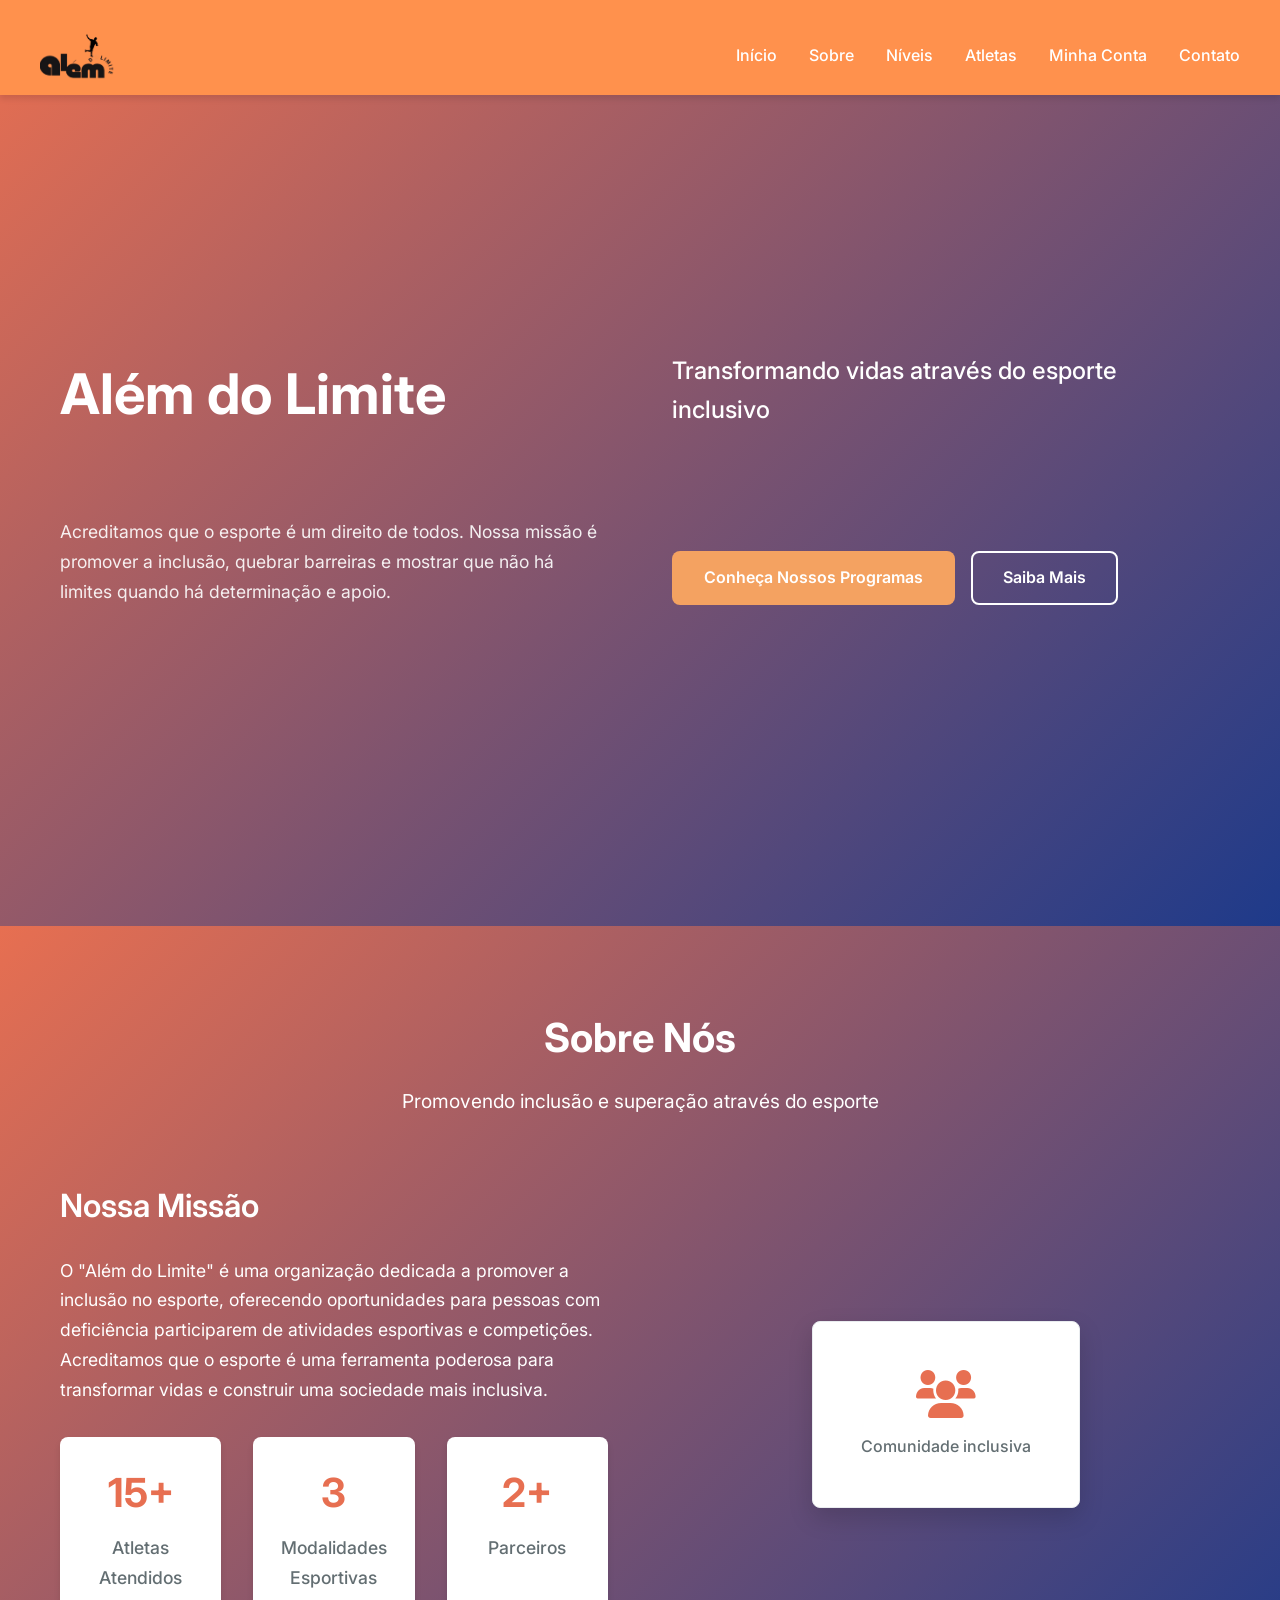
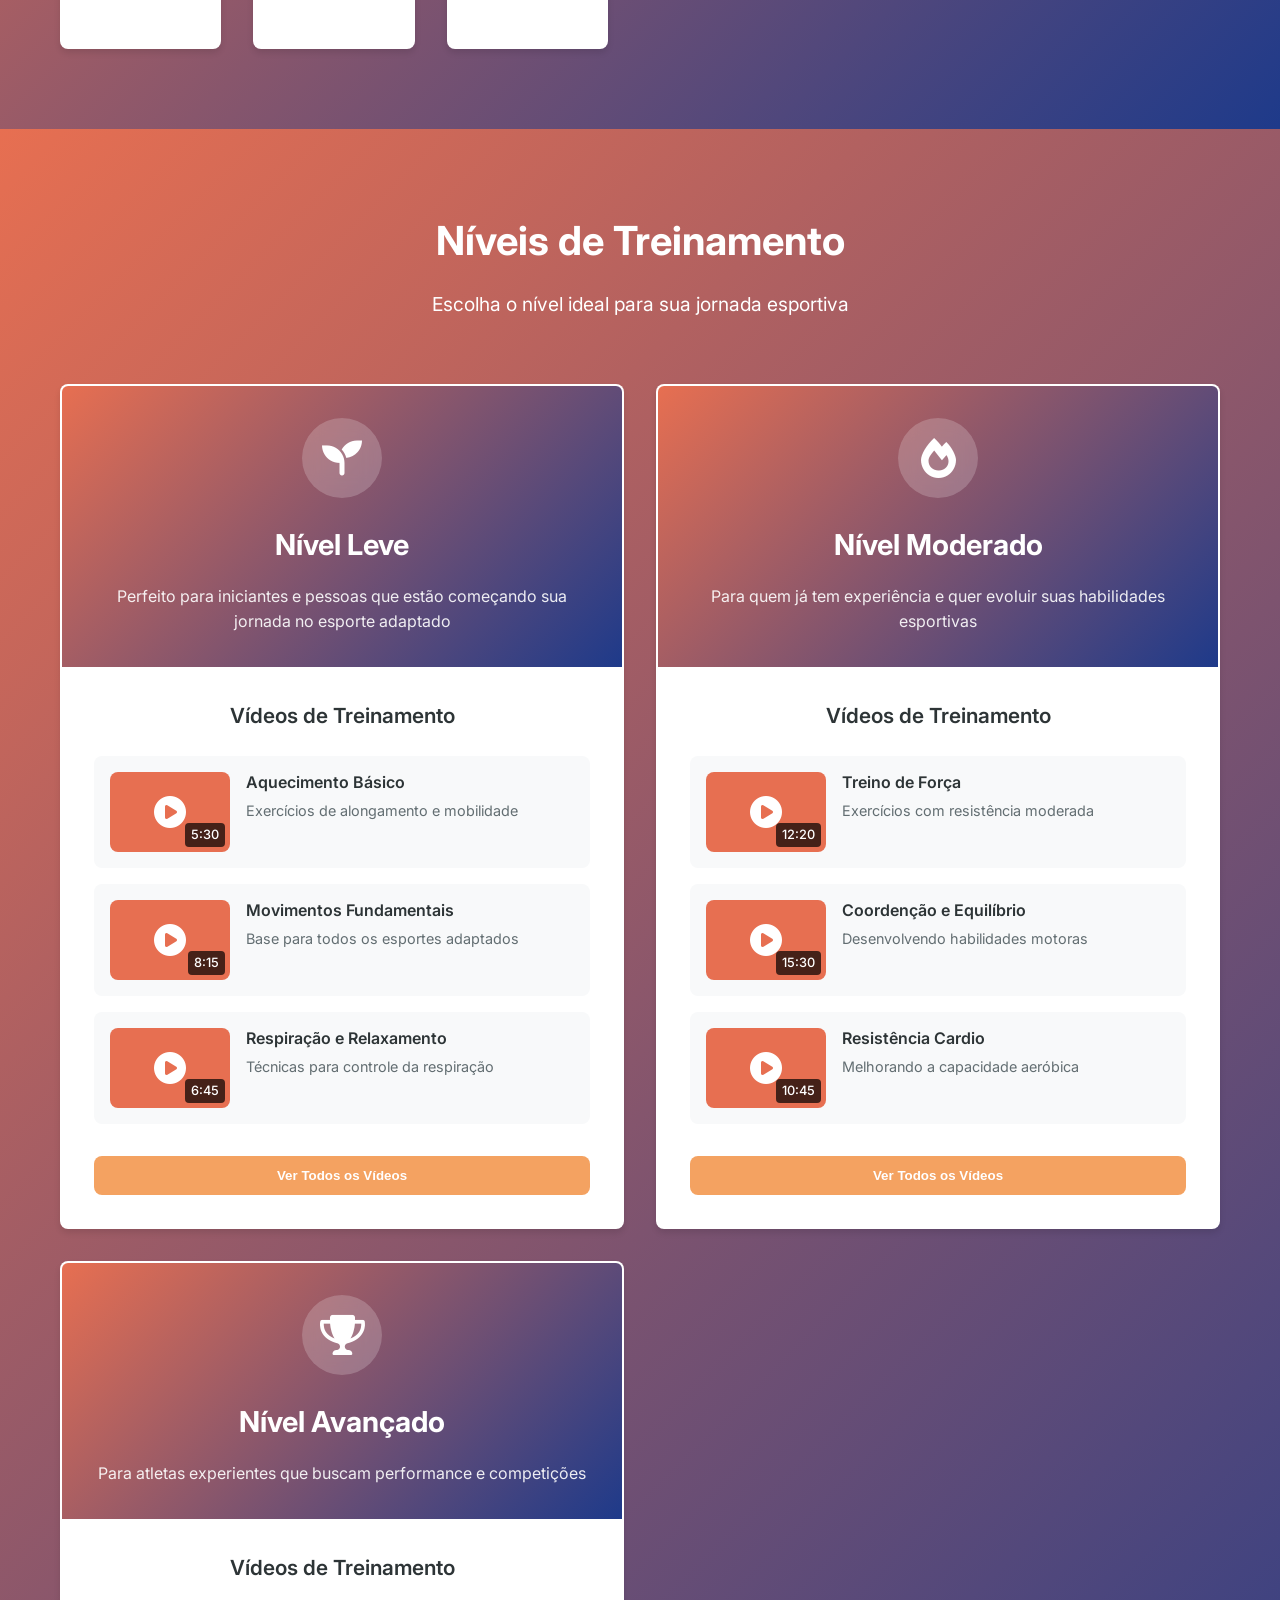
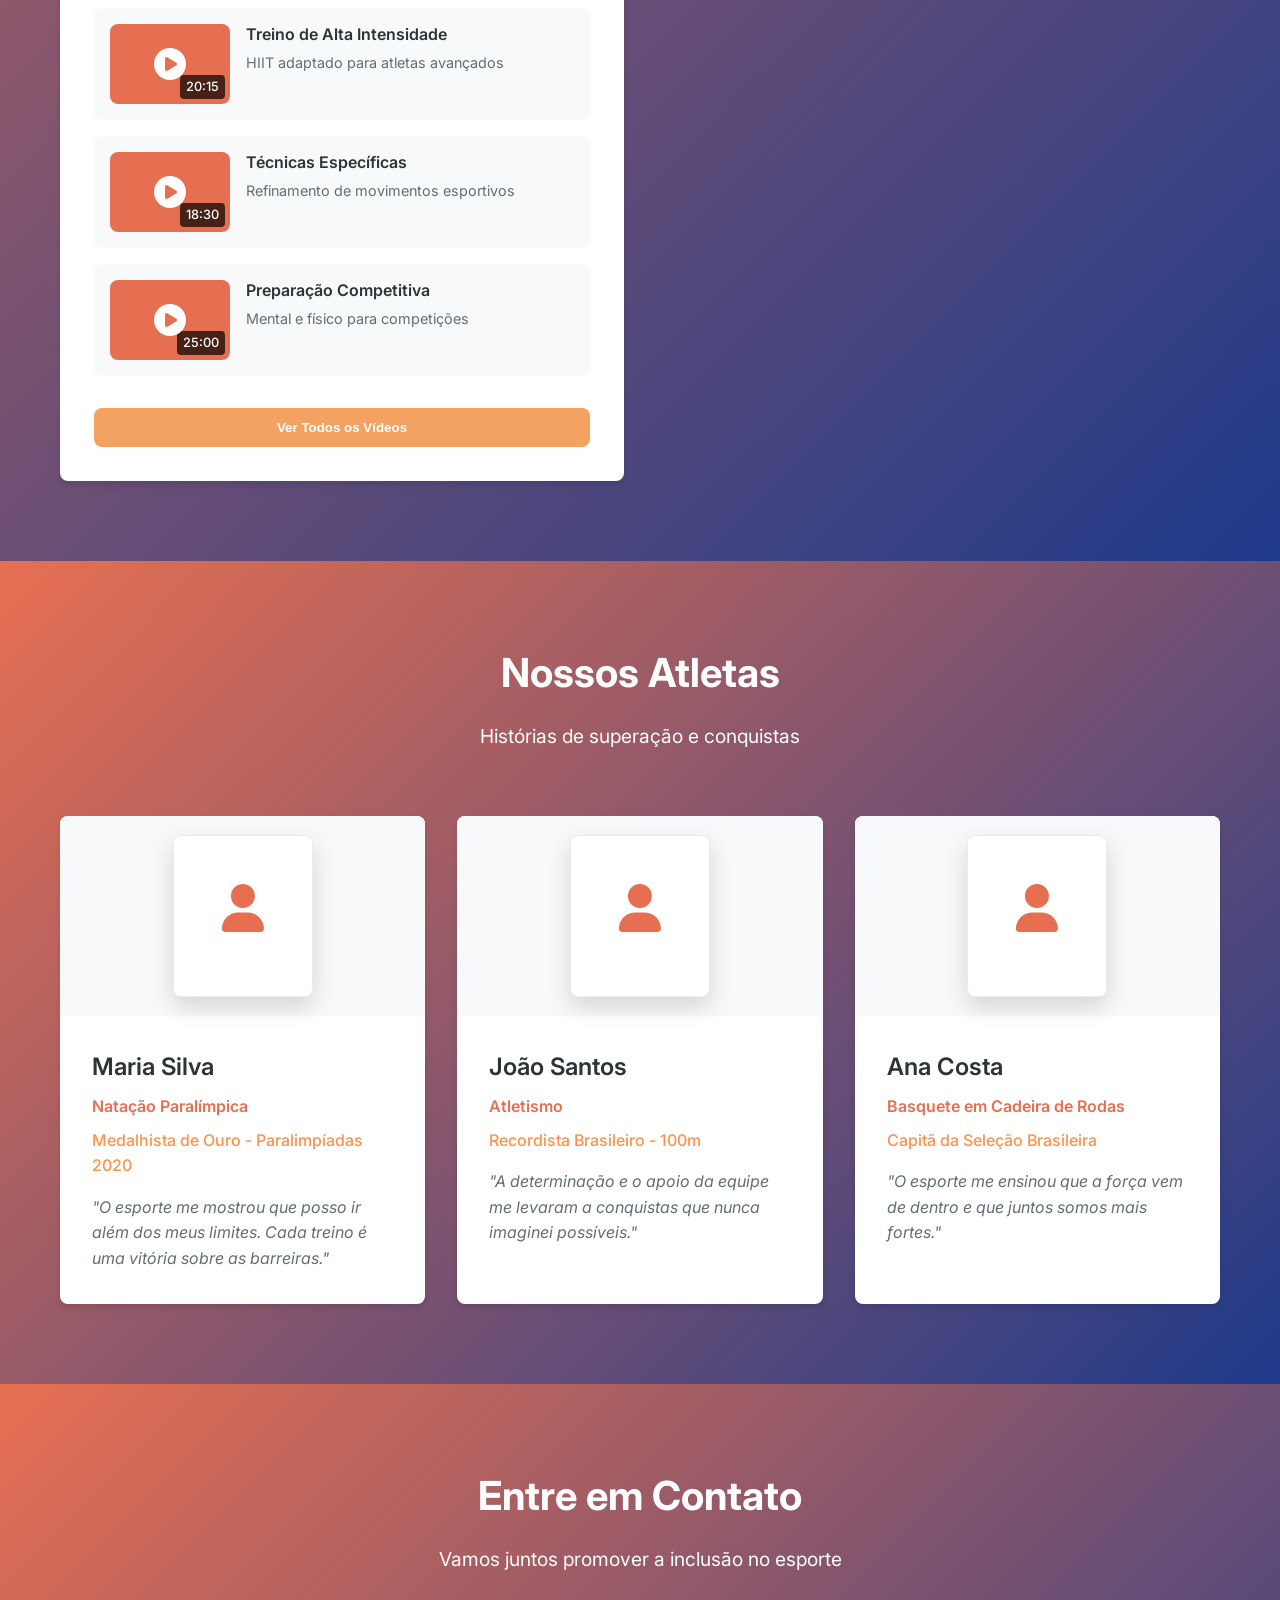
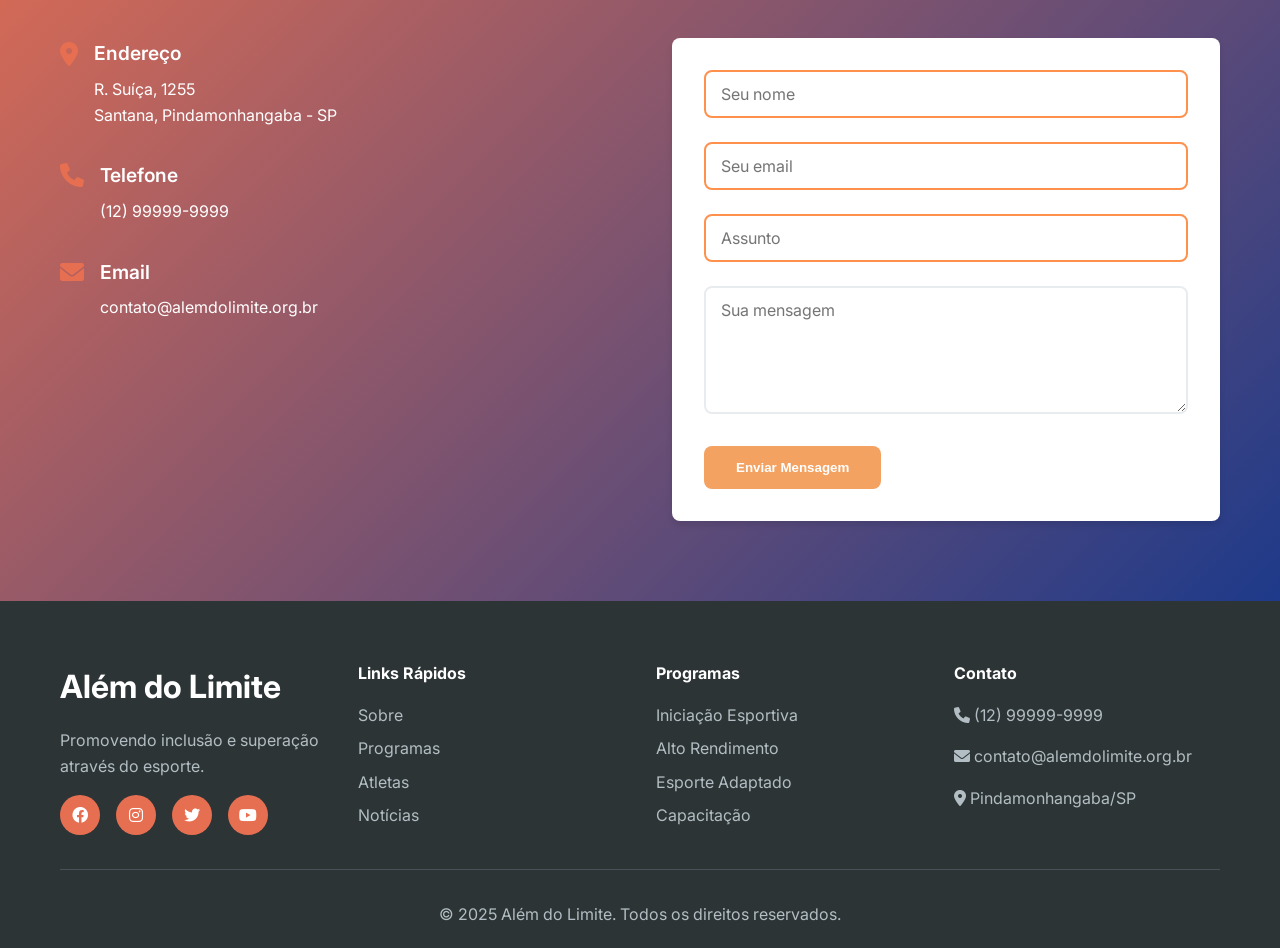
==== commit 8a5487bf: "Atualização" ====
--- a/index.html
+++ b/index.html
@@ -7,6 +7,7 @@
     <link rel="stylesheet" href="css/style.css">
     <link href="https://fonts.googleapis.com/css2?family=Inter:wght@300;400;500;600;700&display=swap" rel="stylesheet">
     <link rel="stylesheet" href="https://cdnjs.cloudflare.com/ajax/libs/font-awesome/6.0.0/css/all.min.css">
+    <link rel="icon" href="C:\Users\jonat\Downloads\orange-two.webp">;
 </head>
 <body>
     <!-- Header -->
--- a/css/style.css
+++ b/css/style.css
@@ -25,19 +25,6 @@
     color: var(--text-dark);
     background: linear-gradient(135deg, var(--primary-color) 0%, #1e3a8a 100%);
 }
-body::-webkit-scrollbar {
-    width: 8px;
-}
-
-body::-webkit-scrollbar-track {
-    background: #222; /* cor da trilha */
-}
-
-body::-webkit-scrollbar-thumb {
-    background-color: #555; /* cor da barra */
-    border-radius: 10px; /* borda arredondada */
-    border: 2px solid #222; /* espaço ao redor */
-}
 
 
 
@@ -55,6 +42,8 @@
     top: 0;
     width: 100%;
     z-index: 1000;
+    padding: 1px 0;
+    height: 95px;
 }
 
 .navbar {
@@ -64,7 +53,7 @@
 .nav-container {
     max-width: 1200px;
     margin: 0 auto;
-    padding: 0 20px;
+    padding: 1px 0;
     display: flex;
     justify-content: space-between;
     align-items: center;
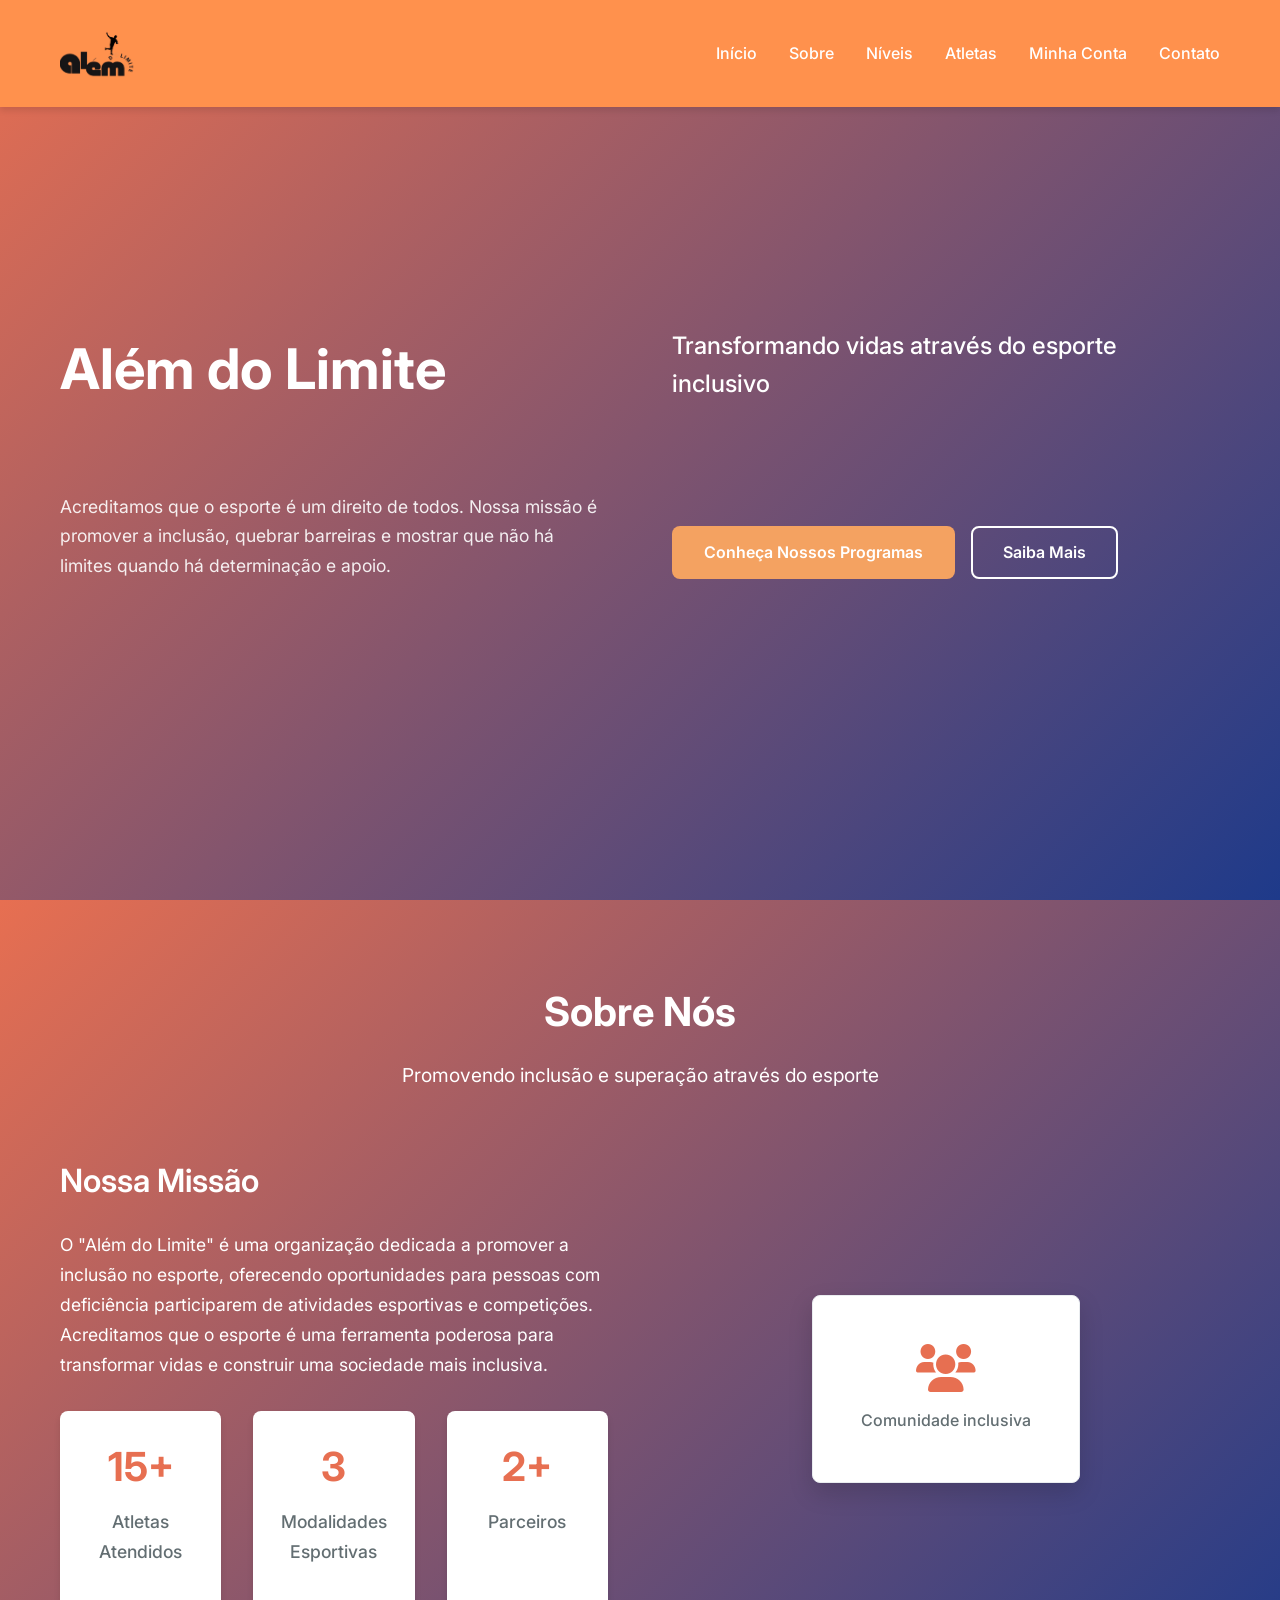
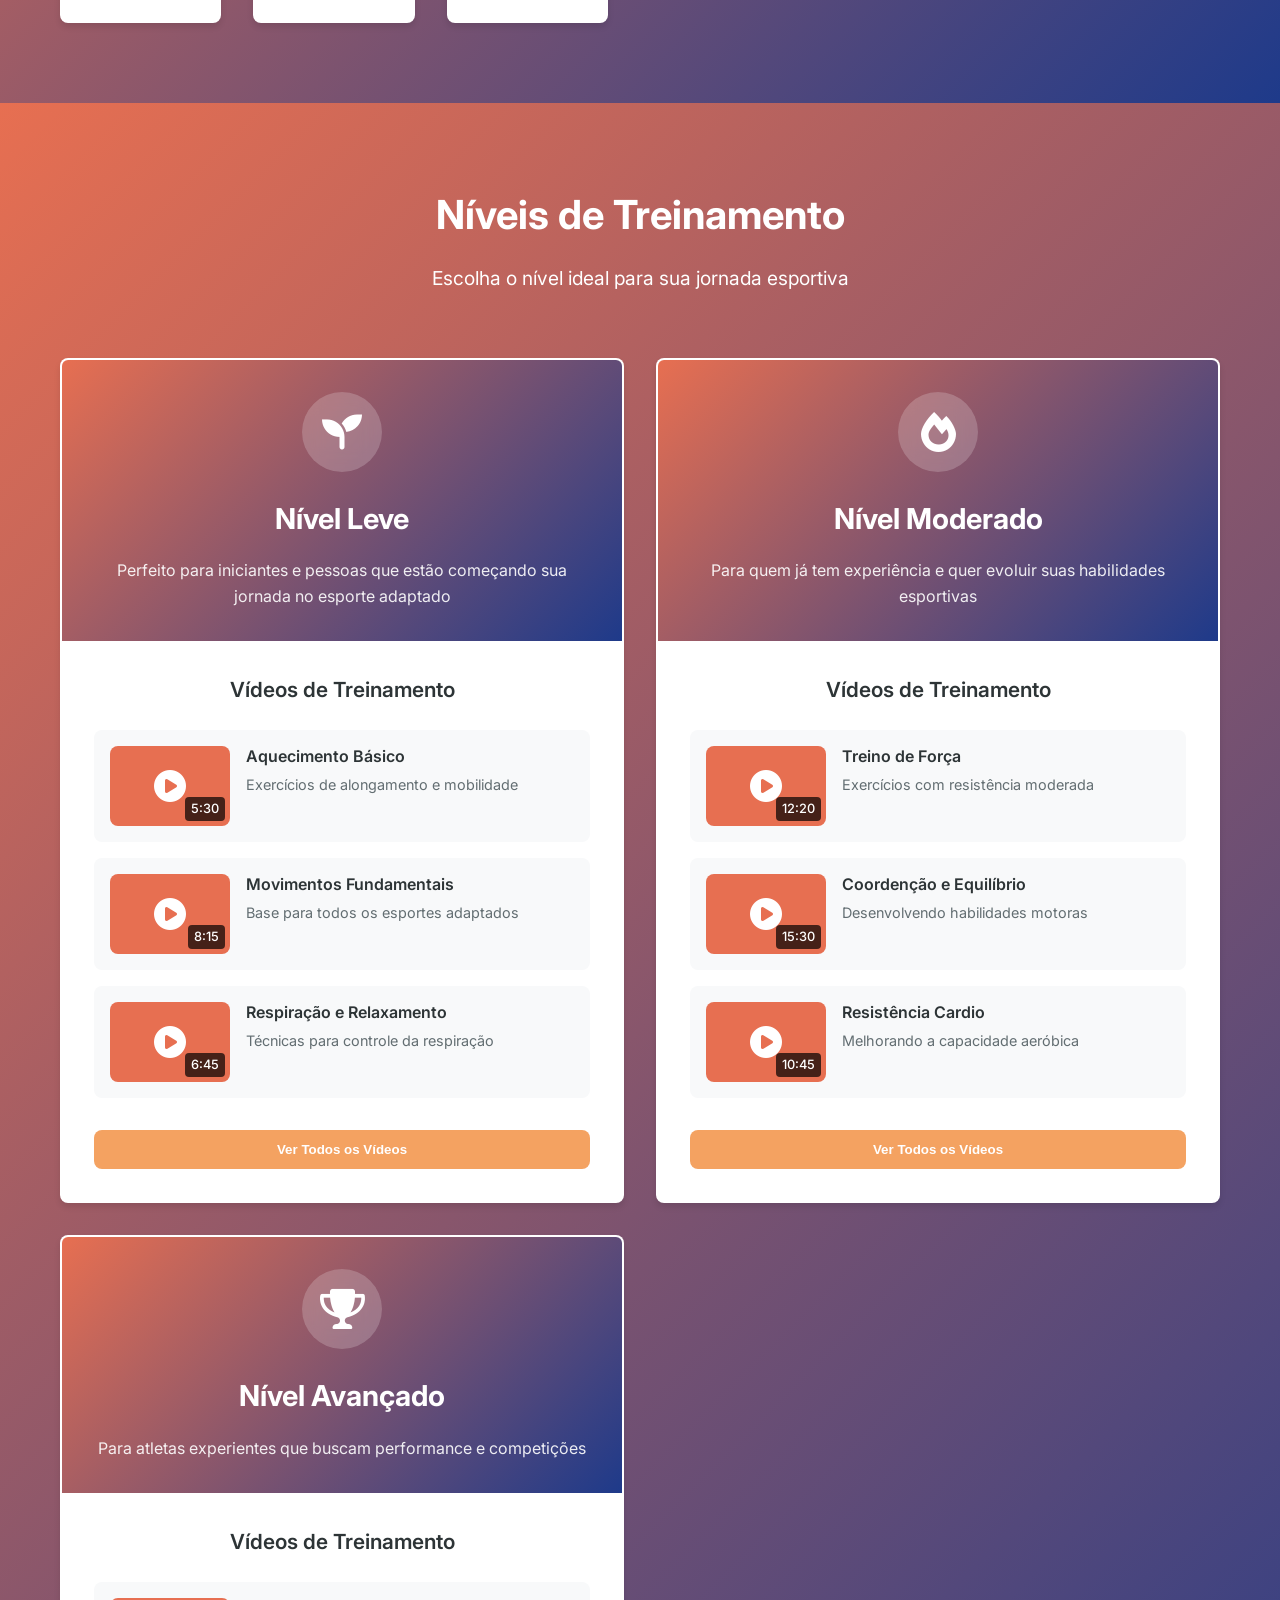
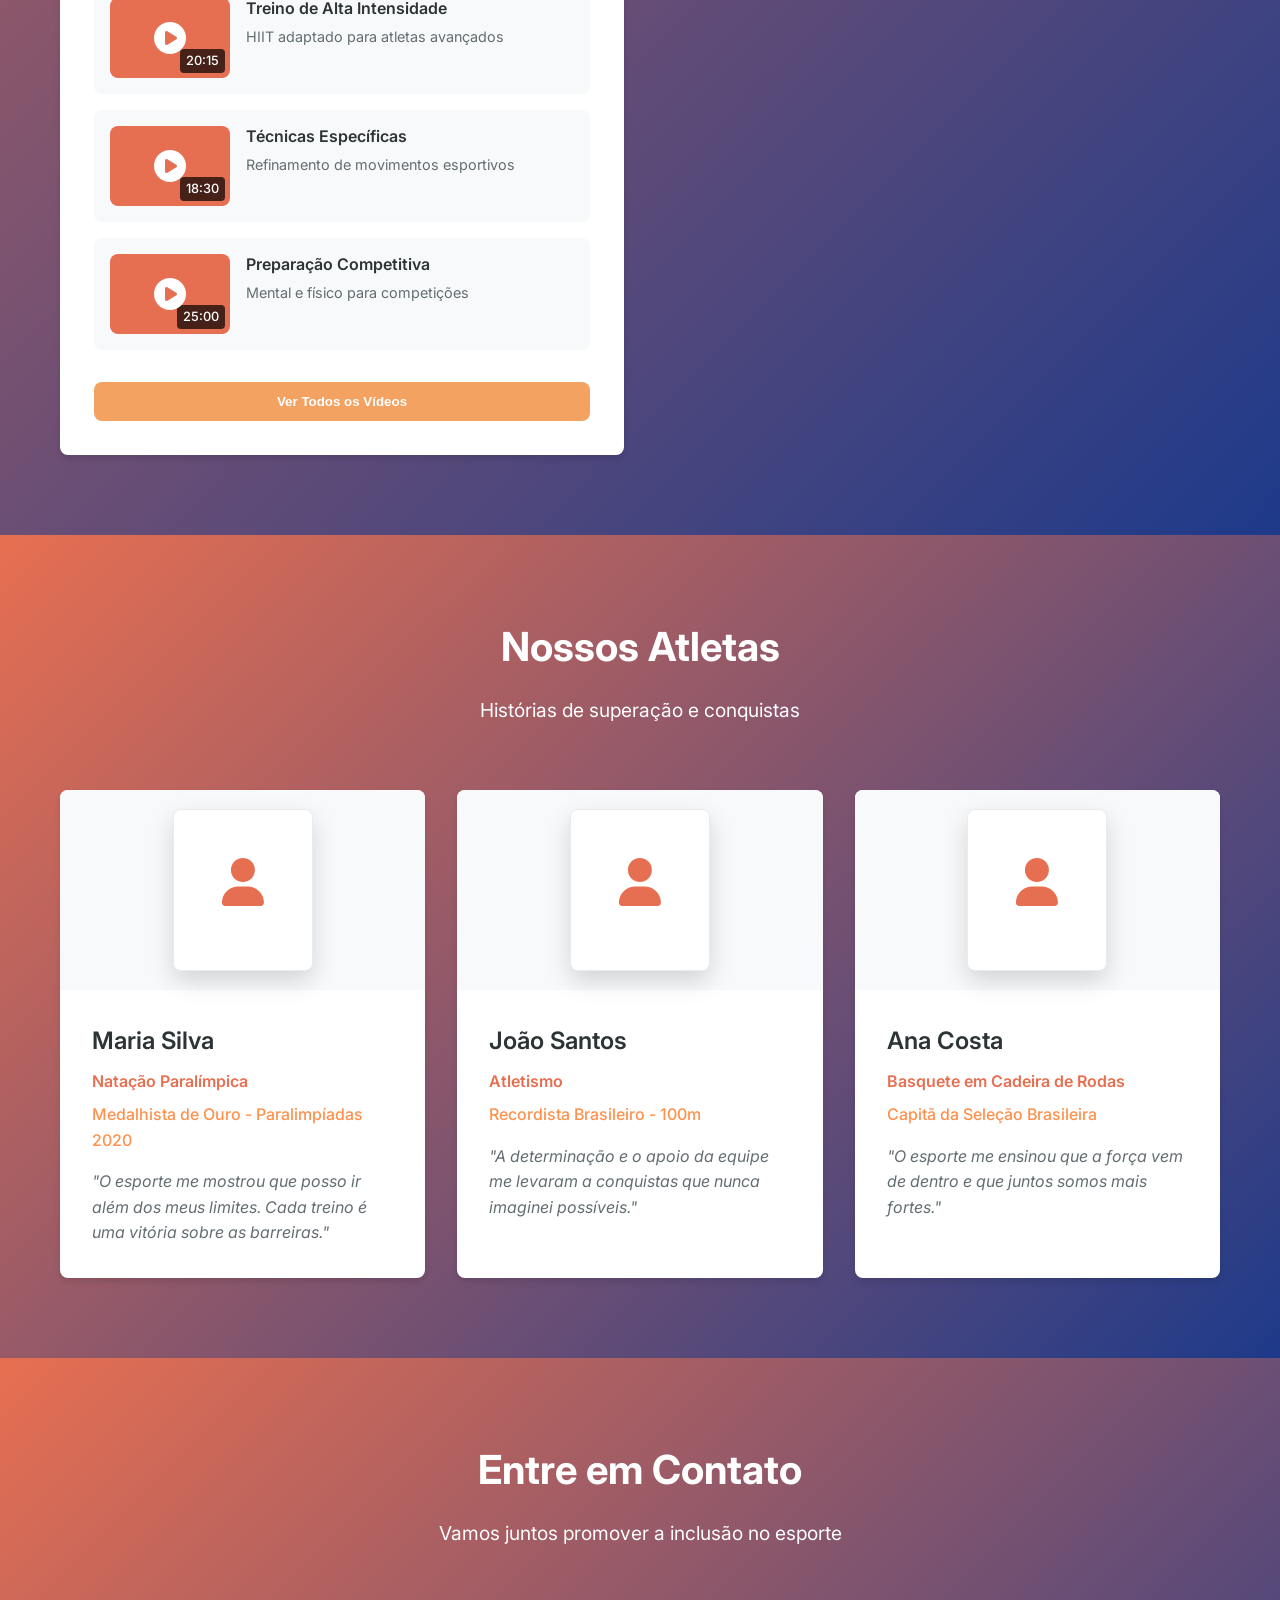
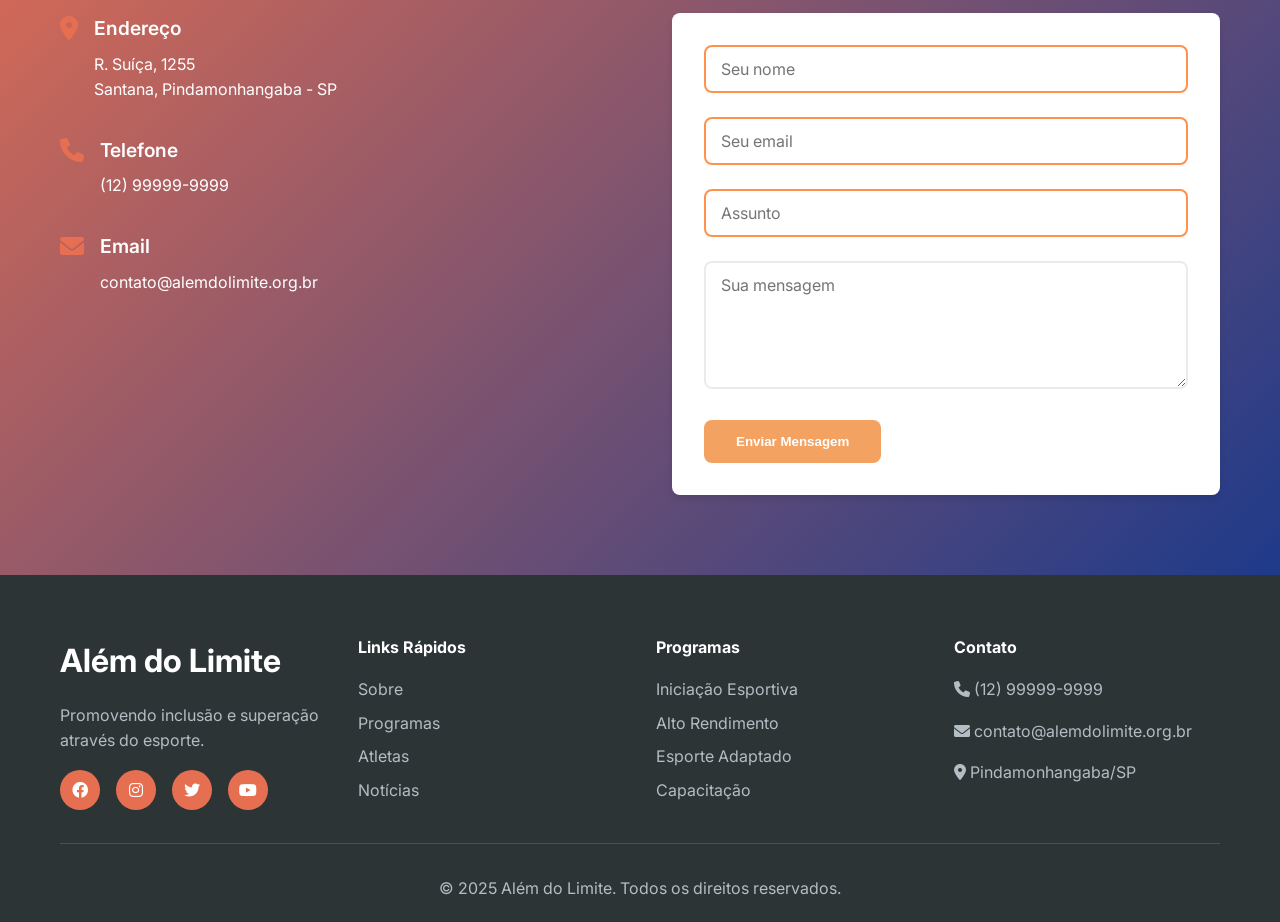
==== commit 6c3806e4: "files atualização" ====
--- a/index.html
+++ b/index.html
@@ -7,7 +7,7 @@
     <link rel="stylesheet" href="css/style.css">
     <link href="https://fonts.googleapis.com/css2?family=Inter:wght@300;400;500;600;700&display=swap" rel="stylesheet">
     <link rel="stylesheet" href="https://cdnjs.cloudflare.com/ajax/libs/font-awesome/6.0.0/css/all.min.css">
-    <link rel="icon" href="C:\Users\jonat\Downloads\orange-two.webp">;
+    
 </head>
 <body>
     <!-- Header -->
--- a/css/style.css
+++ b/css/style.css
@@ -42,8 +42,6 @@
     top: 0;
     width: 100%;
     z-index: 1000;
-    padding: 1px 0;
-    height: 95px;
 }
 
 .navbar {
@@ -53,7 +51,7 @@
 .nav-container {
     max-width: 1200px;
     margin: 0 auto;
-    padding: 1px 0;
+    padding: 0 20px;
     display: flex;
     justify-content: space-between;
     align-items: center;
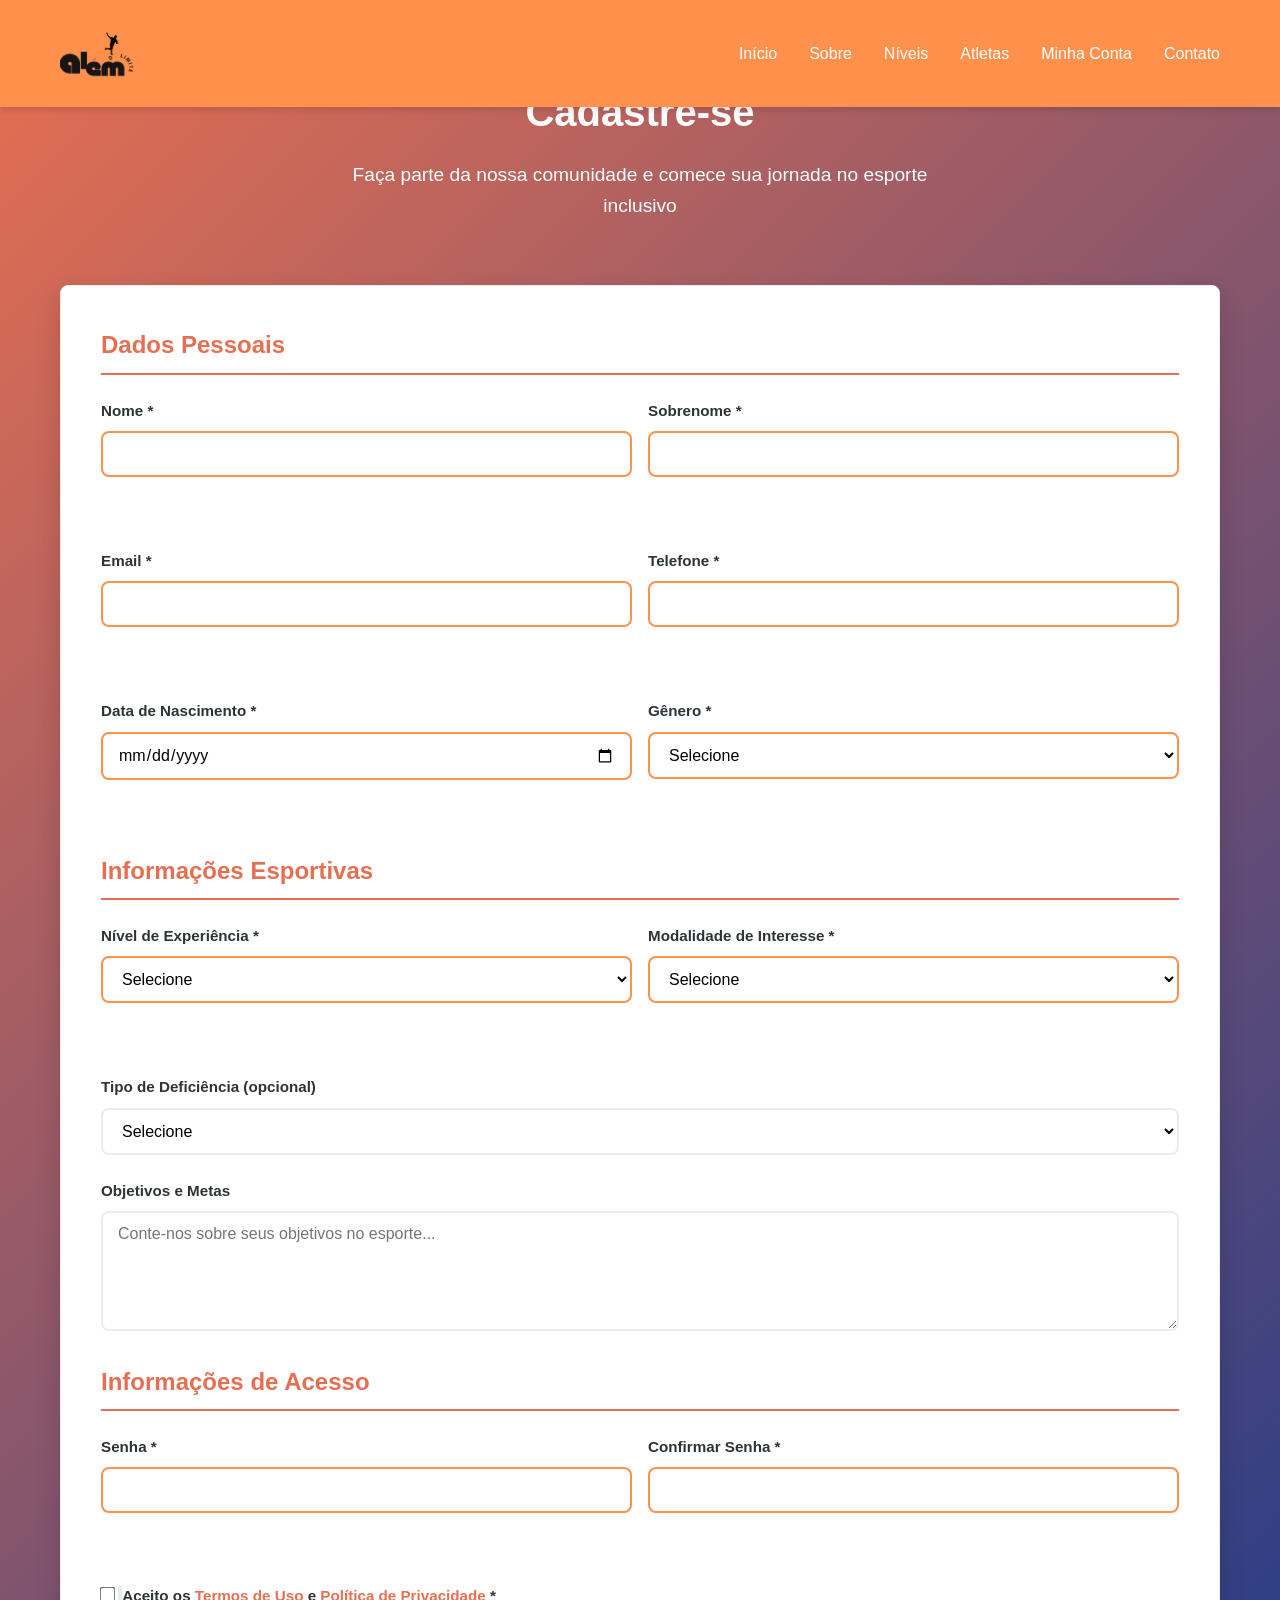
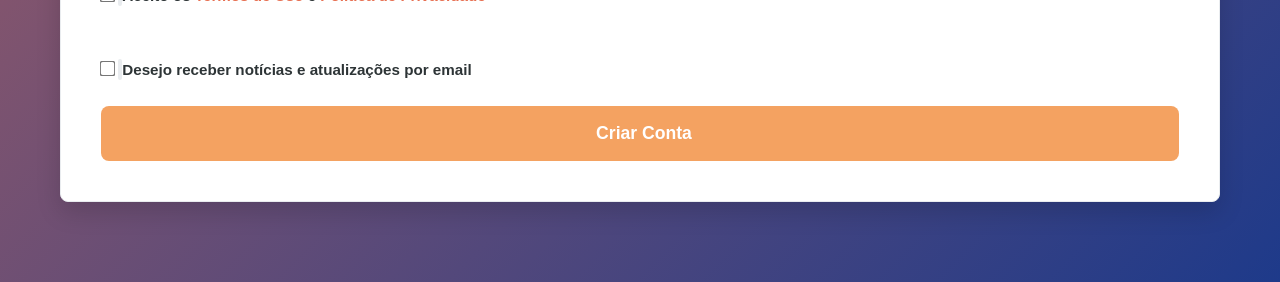
==== commit f6049334: "atualização files" ====
--- a/index.html
+++ b/index.html
@@ -7,8 +7,21 @@
     <link rel="stylesheet" href="css/style.css">
     <link href="https://fonts.googleapis.com/css2?family=Inter:wght@300;400;500;600;700&display=swap" rel="stylesheet">
     <link rel="stylesheet" href="https://cdnjs.cloudflare.com/ajax/libs/font-awesome/6.0.0/css/all.min.css">
+    <script>
+        window.onload = function() {
+            const cadastro = localStorage.getItem('cadastroResumo');
+            if (!cadastro) {
+                // Se o usuário não estiver cadastrado, manda para a página de cadastro
+                window.location.href = 'minhaconta.html';
+            } else {
+                const user = JSON.parse(cadastro);
+                console.log("Usuário já cadastrado:", user.nome);
+                // Aqui você pode mostrar um alerta ou mensagem se quiser
+            }
+        };
+    </script>
     
-</head>
+    </head>
 <body>
     <!-- Header -->
     <header class="header">
@@ -425,7 +438,7 @@
             </div>
         </div>
     </footer>
-    
+<script src="js/conta.js"></script>
         
     
 </body>
--- a/css/style.css
+++ b/css/style.css
@@ -123,6 +123,8 @@
     display: none;
     flex-direction: column;
     cursor: pointer;
+    color:var(--accent-color) ;
+    background: var(--accent-color);
 }
 
 .hamburger span {
@@ -1094,7 +1096,7 @@
         left: -100%;
         top: 70px;
         flex-direction: column;
-        background-color: var(--white);
+        background-color: var(--accent-color);
         width: 100%;
         text-align: center;
         transition: 0.3s;
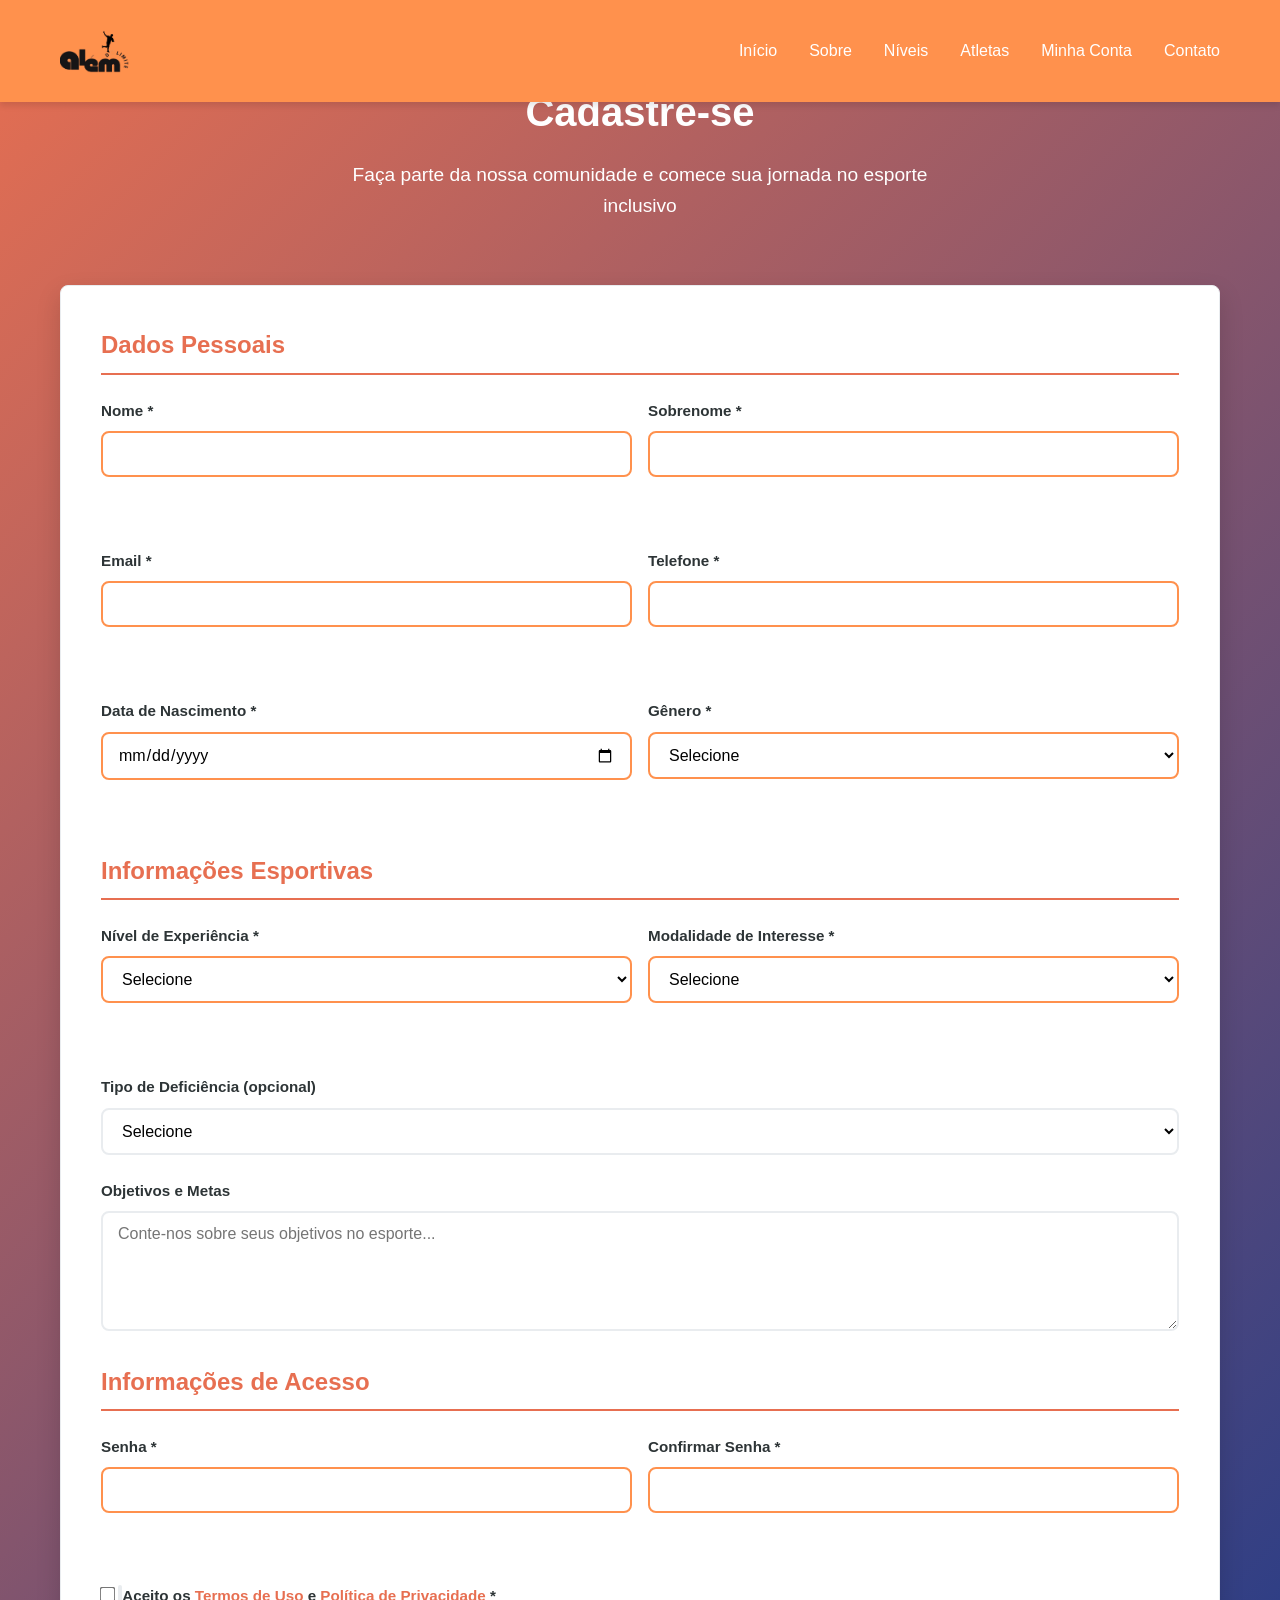
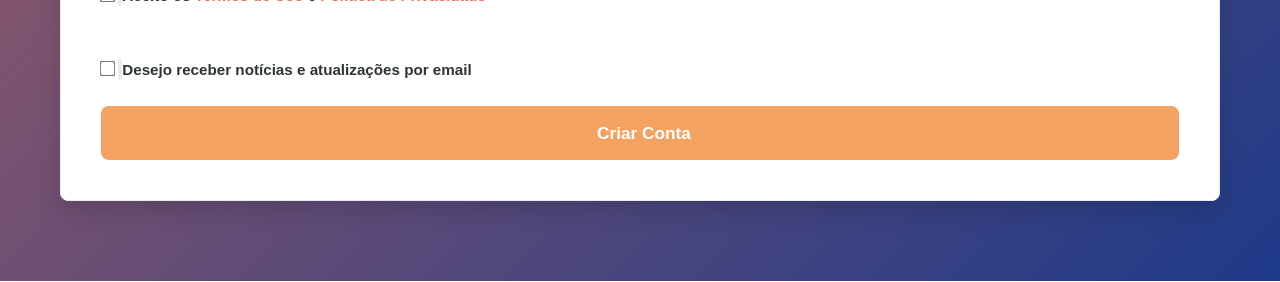
==== commit f7cf1cd7: "atualização" ====
--- a/index.html
+++ b/index.html
@@ -129,20 +129,22 @@
                     <div class="videos-container">
                         <h4>Vídeos de Treinamento</h4>
                         <div class="videos-grid">
-                            <div class="video-item">
-                                <div class="video-thumbnail">
-                                    <i class="fas fa-play-circle"></i>
-                                    <div class="video-overlay">
-                                        <span class="video-duration">5:30</span>
-                                    </div>
+                            <div class="video-item" data-video-source="video/Vídeo do WhatsApp de 2025-10-17 à(s) 22.07.10_541575c3.mp4">
+                                <div class="video-thumbnail">
+                                    <img src="img/gustavo.png" alt="Thumbnail do Vídeo 1">
+                                    <i class="fas fa-play-circle"></i>
+                                    <div class="video-overlay">
+                                        <span class="video-duration">0:56</span>
+                                    </div>         
                                 </div>
                                 <div class="video-info">
                                     <h5>Aquecimento Básico</h5>
                                     <p>Exercícios de alongamento e mobilidade</p>
                                 </div>
                             </div>
-                            <div class="video-item">
-                                <div class="video-thumbnail">
+                            <div class="video-item" data-video-source="">
+                                <div class="video-thumbnail">
+                                    
                                     <i class="fas fa-play-circle"></i>
                                     <div class="video-overlay">
                                         <span class="video-duration">8:15</span>
@@ -443,3 +445,48 @@
     
 </body>
 </html>
+
+
+    <!-- Video Modal -->
+    <div id="videoModal" class="modal">
+        <div class="modal-content">
+            <span class="close-button">&times;</span>
+            <video id="modalVideo" controls autoplay></video>
+        </div>
+    </div>
+
+    <script>
+        document.addEventListener('DOMContentLoaded', function() {
+            const videoModal = document.getElementById('videoModal');
+            const modalVideo = document.getElementById('modalVideo');
+            const closeButton = document.querySelector('.close-button');
+            const videoItems = document.querySelectorAll('.video-item');
+
+            videoItems.forEach(item => {
+                item.addEventListener('click', function() {
+                    const videoSource = this.dataset.videoSource;
+                    if (videoSource) {
+                        modalVideo.src = videoSource;
+                        modalVideo.setAttribute("controls", "");
+                        videoModal.style.display = 'block';
+                    }
+                });
+            });
+
+            closeButton.addEventListener('click', function() {
+                videoModal.style.display = 'none';
+                modalVideo.pause();
+                modalVideo.src = ''; // Clear video source
+            });
+
+            window.addEventListener('click', function(event) {
+                if (event.target == videoModal) {
+                    videoModal.style.display = 'none';
+                    modalVideo.pause();
+                    modalVideo.src = ''; // Clear video source
+                }
+            });
+        });
+    </script>
+</body>
+</html>
--- a/css/style.css
+++ b/css/style.css
@@ -1312,6 +1312,25 @@
   color: #ff4c4c;
 }
 
+/* Vídeo responsivo */
+.video-wrapper {
+    position: relative;
+    width: 100%;
+    padding-bottom: 56.25%; /* proporção 16:9 */
+    height: 0;
+  }
+  
+  .video-wrapper iframe {
+    position: absolute;
+    top: 0;
+    left: 0;
+    width: 100%;
+    height: 100%;
+    border: 0;
+    border-radius: 15px;
+  }
+
+
 @keyframes fadeIn {
   from { opacity: 0; }
   to { opacity: 1; }
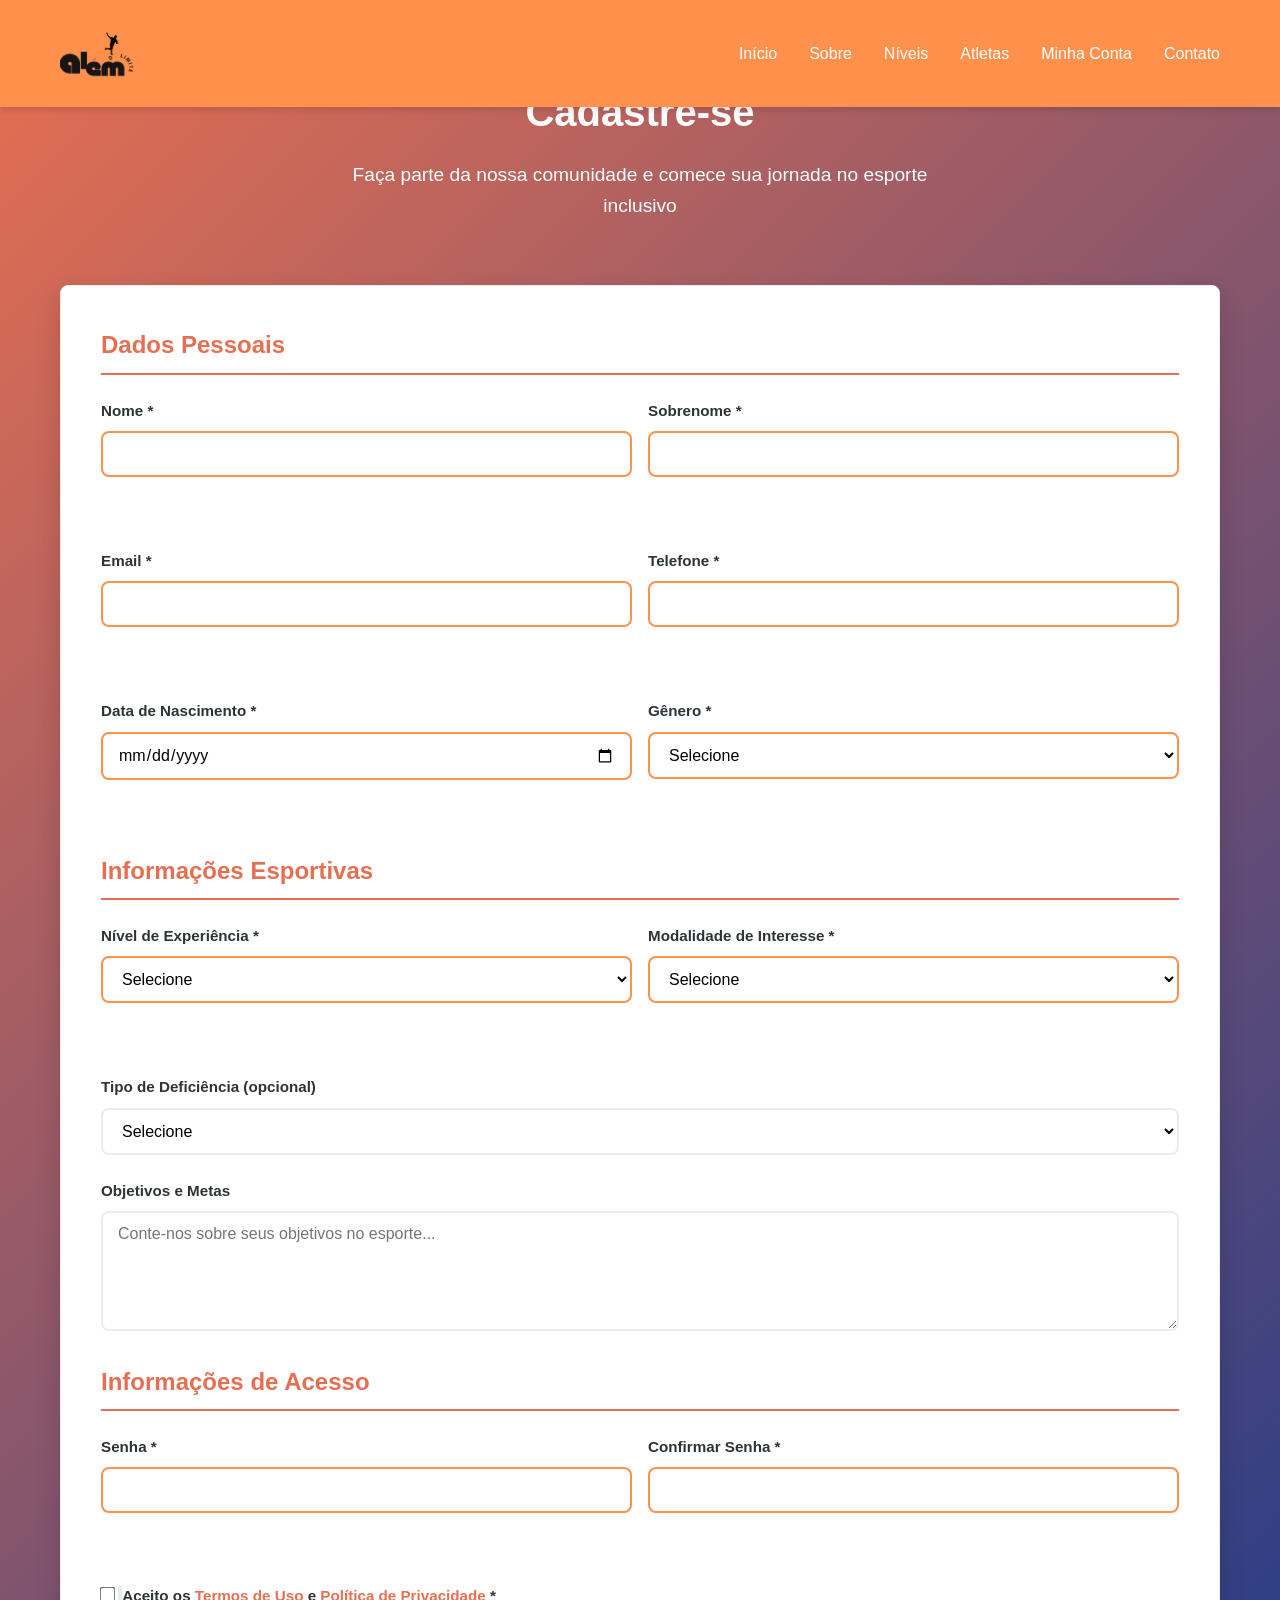
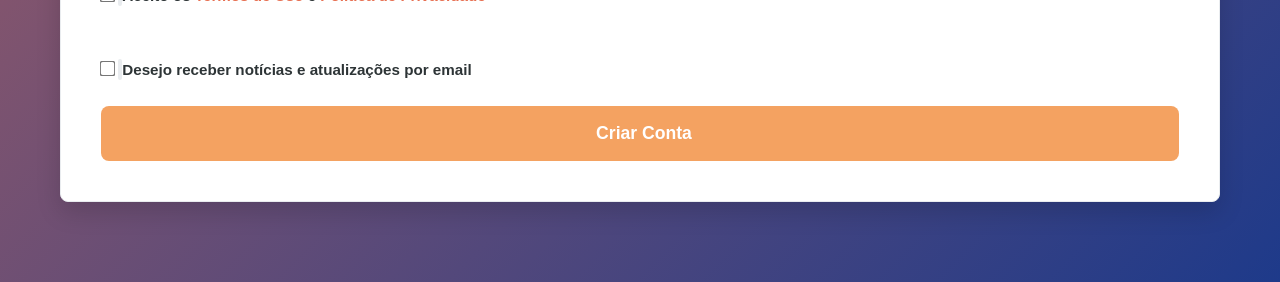
==== commit fabdf849: "Atualizando as fotos" ====
--- a/index.html
+++ b/index.html
@@ -142,8 +142,9 @@
                                     <p>Exercícios de alongamento e mobilidade</p>
                                 </div>
                             </div>
-                            <div class="video-item" data-video-source="">
-                                <div class="video-thumbnail">
+                            <div class="video-item" data-video-source="video/além do limite vídeo 2.mp4">
+                                <div class="video-thumbnail">
+                                    <img src="img/basket.png" alt="Thumbnail do Vídeo 1">
                                     
                                     <i class="fas fa-play-circle"></i>
                                     <div class="video-overlay">
@@ -155,16 +156,17 @@
                                     <p>Base para todos os esportes adaptados</p>
                                 </div>
                             </div>
-                            <div class="video-item">
-                                <div class="video-thumbnail">
+                            <div class="video-item" data-video-source="video/além do limite vídeo 4.mp4">
+                                <div class="video-thumbnail">
+                                    <img src="img/atletismo .png" alt="Thumbnail do Vídeo 1">
                                     <i class="fas fa-play-circle"></i>
                                     <div class="video-overlay">
                                         <span class="video-duration">6:45</span>
                                     </div>
                                 </div>
                                 <div class="video-info">
-                                    <h5>Respiração e Relaxamento</h5>
-                                    <p>Técnicas para controle da respiração</p>
+                                    <h5>Fundamentos do Atletismo</h5>
+                                    <p>Fundamentos básicos para começar no atletismo</p>
                                 </div>
                             </div>
                         </div>
@@ -186,28 +188,30 @@
                     <div class="videos-container">
                         <h4>Vídeos de Treinamento</h4>
                         <div class="videos-grid">
-                            <div class="video-item">
-                                <div class="video-thumbnail">
+                            <div class="video-item" data-video-source="video/Samuel.mp4">
+                                <div class="video-thumbnail">
+                                    <img src="img/volei.png" alt="Thumbnail do Vídeo 1">
                                     <i class="fas fa-play-circle"></i>
                                     <div class="video-overlay">
                                         <span class="video-duration">12:20</span>
                                     </div>
                                 </div>
                                 <div class="video-info">
-                                    <h5>Treino de Força</h5>
-                                    <p>Exercícios com resistência moderada</p>
-                                </div>
-                            </div>
-                            <div class="video-item">
-                                <div class="video-thumbnail">
+                                    <h5>Treino sobre a modalidae de volêi</h5>
+                                    <p>Aprenda os fundamentos básicos de volei</p>
+                                </div>
+                            </div>
+                            <div class="video-item" data-video-source="video/julia.mp4">
+                                <div class="video-thumbnail">
+                                    <img src="img/futsal.png" alt="Thumbnail do Vídeo 1">
                                     <i class="fas fa-play-circle"></i>
                                     <div class="video-overlay">
                                         <span class="video-duration">15:30</span>
                                     </div>
                                 </div>
                                 <div class="video-info">
-                                    <h5>Coordenção e Equilíbrio</h5>
-                                    <p>Desenvolvendo habilidades motoras</p>
+                                    <h5>Fundamentos de Futsal</h5>
+                                    <p>Aprenda os fundamentos básicos de futsal</p>
                                 </div>
                             </div>
                             <div class="video-item">
@@ -463,26 +467,38 @@
             const videoItems = document.querySelectorAll('.video-item');
 
             videoItems.forEach(item => {
-                item.addEventListener('click', function() {
-                    const videoSource = this.dataset.videoSource;
+                item.addEventListener('click', function(e) {
+                    // Prevenir que o clique no ícone ou thumbnail não funcione
+                    e.stopPropagation();
+                    
+                    const videoSource = this.getAttribute('data-video-source');
+                    console.log('Video source:', videoSource); // Debug
+                    
                     if (videoSource) {
                         modalVideo.src = videoSource;
-                        modalVideo.setAttribute("controls", "");
-                        videoModal.style.display = 'block';
+                        modalVideo.setAttribute("controls", "controls");
+                        modalVideo.load(); // Forçar carregamento do vídeo
+                        videoModal.classList.add('show'); // Usar classe para mostrar
+                    } else {
+                        console.warn('Nenhum vídeo source encontrado para este item');
                     }
                 });
             });
 
-            closeButton.addEventListener('click', function() {
-                videoModal.style.display = 'none';
-                modalVideo.pause();
-                modalVideo.src = ''; // Clear video source
-            });
+            if (closeButton) {
+                closeButton.addEventListener('click', function() {
+                    videoModal.classList.remove('show');
+                    modalVideo.pause();
+                    modalVideo.currentTime = 0;
+                    modalVideo.src = ''; // Clear video source
+                });
+            }
 
             window.addEventListener('click', function(event) {
                 if (event.target == videoModal) {
-                    videoModal.style.display = 'none';
+                    videoModal.classList.remove('show');
                     modalVideo.pause();
+                    modalVideo.currentTime = 0;
                     modalVideo.src = ''; // Clear video source
                 }
             });
--- a/css/style.css
+++ b/css/style.css
@@ -350,43 +350,73 @@
 
 .categories-grid {
     display: grid;
-    grid-template-columns: repeat(auto-fit, minmax(400px, 1fr));
-    gap: 2rem;
+    grid-template-columns: repeat(3, 1fr);
+    gap: 2.5rem;
     margin-top: 3rem;
 }
 
 .category-card {
     background: var(--white);
-    border-radius: var(--border-radius);
-    box-shadow: var(--shadow);
+    border-radius: 12px;
+    box-shadow: 0 4px 15px rgba(0, 0, 0, 0.1);
     overflow: hidden;
     transition: var(--transition);
     border: 2px solid transparent;
+    display: flex;
+    flex-direction: column;
+    height: 100%;
 }
 
 .category-card:hover {
-    transform: translateY(-5px);
-    box-shadow: var(--shadow-lg);
+    transform: translateY(-8px);
+    box-shadow: 0 8px 25px rgba(0, 0, 0, 0.15);
     border-color: var(--primary-color);
 }
 
 .category-header {
-    padding: 2rem;
+    padding: 2.5rem 2rem;
     text-align: center;
     background: linear-gradient(135deg, var(--primary-color) 0%, #1e3a8a 100%);
     color: var(--white);
+    position: relative;
+    overflow: hidden;
+}
+
+.category-header::before {
+    content: '';
+    position: absolute;
+    top: -50%;
+    right: -50%;
+    width: 200%;
+    height: 200%;
+    background: radial-gradient(circle, rgba(255, 255, 255, 0.1) 0%, transparent 70%);
+    animation: pulse 3s ease-in-out infinite;
+}
+
+@keyframes pulse {
+    0%, 100% { opacity: 0.3; }
+    50% { opacity: 0.6; }
 }
 
 .category-icon {
-    width: 80px;
-    height: 80px;
-    background: rgba(255, 255, 255, 0.2);
+    width: 90px;
+    height: 90px;
+    background: rgba(255, 255, 255, 0.25);
     border-radius: 50%;
     display: flex;
     align-items: center;
     justify-content: center;
     margin: 0 auto 1.5rem;
     backdrop-filter: blur(10px);
+    border: 3px solid rgba(255, 255, 255, 0.3);
+    transition: var(--transition);
+    position: relative;
+    z-index: 1;
+}
+
+.category-card:hover .category-icon {
+    transform: scale(1.1) rotate(5deg);
+    background: rgba(255, 255, 255, 0.35);
 }
 
 .category-icon i {
@@ -408,14 +438,31 @@
 
 .videos-container {
     padding: 2rem;
+    flex: 1;
+    display: flex;
+    flex-direction: column;
 }
 
 .videos-container h4 {
-    font-size: 1.3rem;
-    font-weight: 600;
+    font-size: 1.4rem;
+    font-weight: 700;
     color: var(--text-dark);
     margin-bottom: 1.5rem;
     text-align: center;
+    position: relative;
+    padding-bottom: 0.75rem;
+}
+
+.videos-container h4::after {
+    content: '';
+    position: absolute;
+    bottom: 0;
+    left: 50%;
+    transform: translateX(-50%);
+    width: 60px;
+    height: 3px;
+    background: linear-gradient(90deg, var(--primary-color), var(--secondary-color));
+    border-radius: 2px;
 }
 
 .videos-grid {
@@ -429,14 +476,17 @@
     gap: 1rem;
     padding: 1rem;
     background: var(--bg-light);
-    border-radius: var(--border-radius);
+    border-radius: 8px;
     transition: var(--transition);
     cursor: pointer;
+    border: 1px solid transparent;
 }
 
 .video-item:hover {
     background: #e9ecef;
     transform: translateX(5px);
+    border-color: var(--primary-color);
+    box-shadow: 0 2px 8px rgba(0, 0, 0, 0.1);
 }
 
 .video-thumbnail {
@@ -444,18 +494,36 @@
     width: 120px;
     height: 80px;
     background: var(--primary-color);
-    border-radius: var(--border-radius);
+    border-radius: 8px;
     display: flex;
     align-items: center;
     justify-content: center;
     flex-shrink: 0;
     overflow: hidden;
+    box-shadow: 0 2px 8px rgba(0, 0, 0, 0.15);
+}
+
+.video-thumbnail img {
+    width: 100%;
+    height: 100%;
+    object-fit: cover;
+    position: absolute;
+    top: 0;
+    left: 0;
+    z-index: 1;
 }
 
 .video-thumbnail i {
     font-size: 2rem;
     color: var(--white);
     z-index: 2;
+    transition: var(--transition);
+    text-shadow: 0 2px 8px rgba(0, 0, 0, 0.3);
+}
+
+.video-item:hover .video-thumbnail i {
+    transform: scale(1.2);
+    color: var(--secondary-color);
 }
 
 .video-overlay {
@@ -490,19 +558,39 @@
 
 .btn-category {
     width: 100%;
-    background: var(--secondary-color);
+    background: linear-gradient(135deg, var(--secondary-color), var(--accent-color));
     color: var(--white);
     border: none;
-    padding: 12px 20px;
-    border-radius: var(--border-radius);
+    padding: 14px 20px;
+    border-radius: 8px;
     font-weight: 600;
     cursor: pointer;
     transition: var(--transition);
+    margin-top: auto;
+    box-shadow: 0 2px 8px rgba(0, 0, 0, 0.1);
+    position: relative;
+    overflow: hidden;
+}
+
+.btn-category::before {
+    content: '';
+    position: absolute;
+    top: 0;
+    left: -100%;
+    width: 100%;
+    height: 100%;
+    background: linear-gradient(90deg, transparent, rgba(255, 255, 255, 0.2), transparent);
+    transition: left 0.5s;
+}
+
+.btn-category:hover::before {
+    left: 100%;
 }
 
 .btn-category:hover {
-    background: var(--accent-color);
+    background: linear-gradient(135deg, var(--accent-color), var(--secondary-color));
     transform: translateY(-2px);
+    box-shadow: 0 4px 12px rgba(0, 0, 0, 0.2);
 }
 
 /* Athletes Section */
@@ -1086,6 +1174,13 @@
 }
 
 /* Responsive Design */
+@media (max-width: 1024px) {
+    .categories-grid {
+        grid-template-columns: repeat(2, 1fr);
+        gap: 2rem;
+    }
+}
+
 @media (max-width: 768px) {
     .hamburger {
         display: flex;
@@ -1169,7 +1264,20 @@
     
     .categories-grid {
         grid-template-columns: 1fr;
-        gap: 1.5rem;
+        gap: 2rem;
+    }
+    
+    .category-header {
+        padding: 2rem 1.5rem;
+    }
+    
+    .category-icon {
+        width: 70px;
+        height: 70px;
+    }
+    
+    .category-icon i {
+        font-size: 2rem;
     }
     
     .category-card {
@@ -1275,12 +1383,16 @@
   top: 0;
   width: 100%;
   height: 100%;
-  background-color: rgba(0,0,0,0.7);
+  background-color: rgba(0,0,0,0.8);
   justify-content: center;
   align-items: center;
   animation: fadeIn 0.3s ease;
 }
 
+.modal.show {
+  display: flex;
+}
+
 body {
     scrollbar-width: thin; /* ou 'none' para sumir */
     scrollbar-color: transparent transparent; /* cor do polegar e do track */
@@ -1288,7 +1400,7 @@
 
 .modal-content {
   position: relative;
-border-radius: 30px;
+  border-radius: 30px;
   padding: 30px;
   width: 100%;
   max-width: 900px;
@@ -1296,6 +1408,17 @@
   max-height: 90vh;
   box-shadow: 0 0 20px rgba(0,0,0,0.5);
   background: linear-gradient(135deg, var(--primary-color) 0%, #1e3a8a 100%);
+  display: flex;
+  flex-direction: column;
+  align-items: center;
+}
+
+#modalVideo {
+  width: 100%;
+  max-width: 100%;
+  height: auto;
+  border-radius: 15px;
+  background: #000;
 }
 
 .close {
